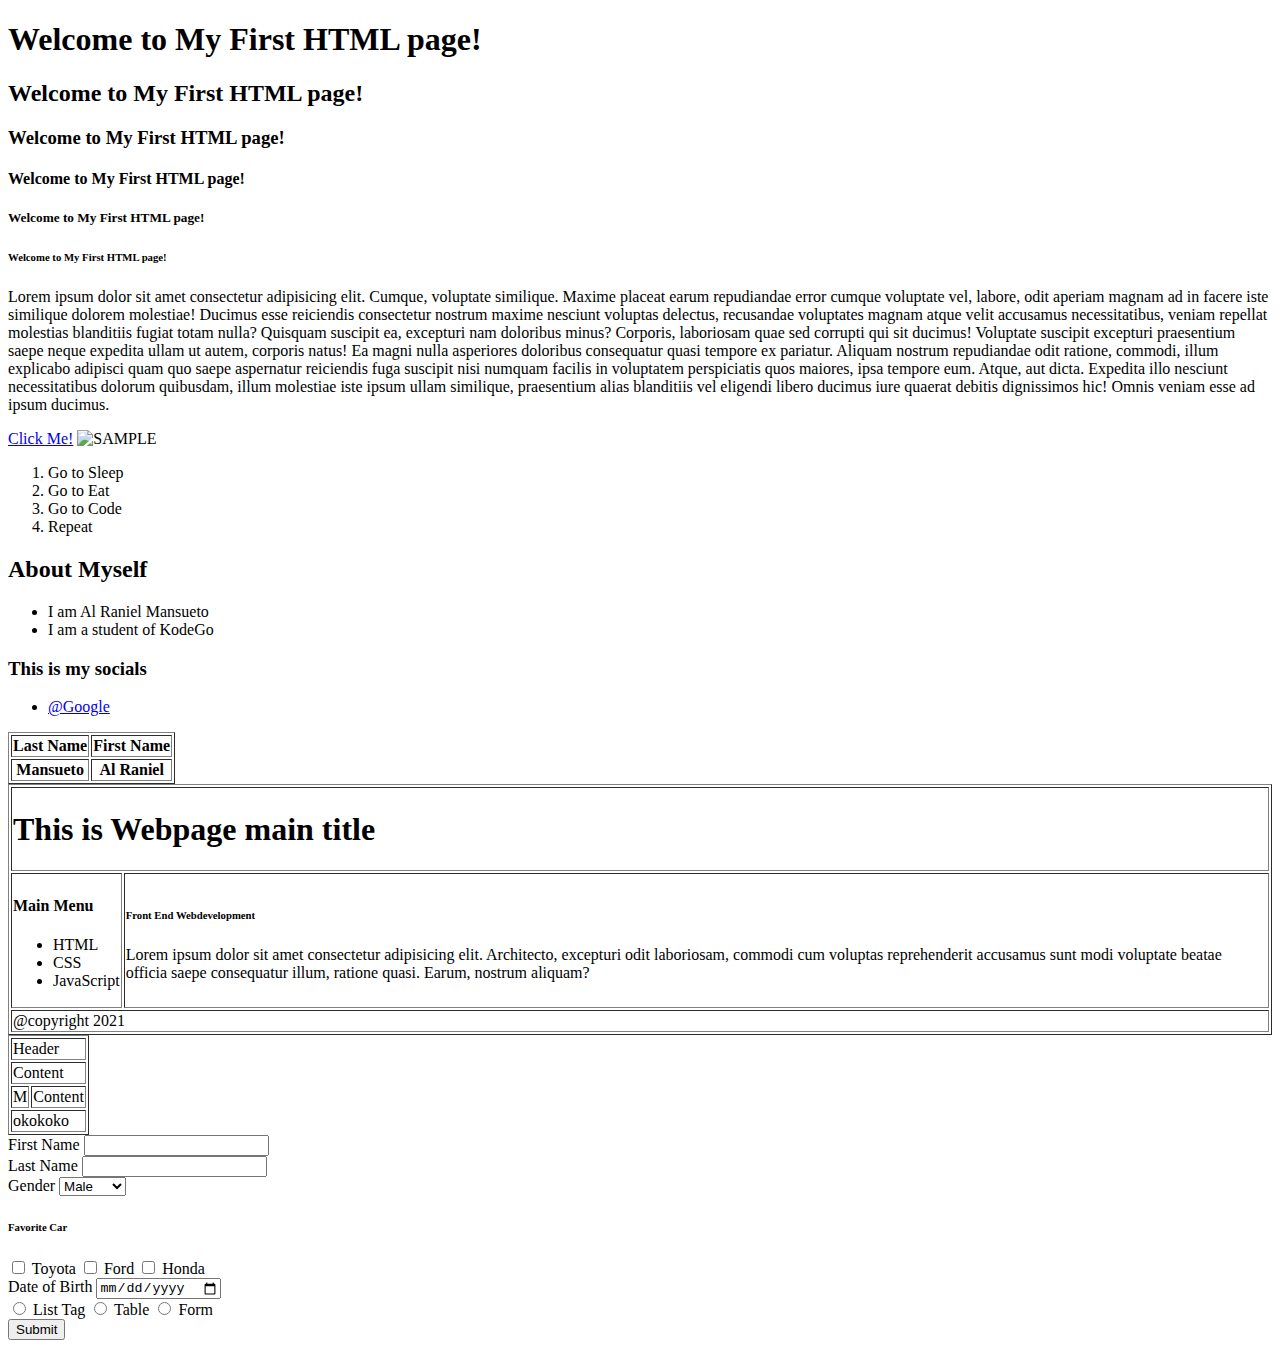
==== index.html @ b2becf69 "initial commit" ====
<!DOCTYPE html>
<html lang="en">
<head>
    <meta charset="UTF-8">
    <meta name="viewport" content="width=device-width, initial-scale=1.0">
    <title>My First HTML Page</title>
</head>
<body>
    <h1>Welcome to My First HTML page!</h1>
    <h2>Welcome to My First HTML page!</h2>
    <h3>Welcome to My First HTML page!</h3>
    <h4>Welcome to My First HTML page!</h4>
    <h5>Welcome to My First HTML page!</h5>
    <h6>Welcome to My First HTML page!</h6>

    <p>Lorem ipsum dolor sit amet consectetur adipisicing elit. Cumque, voluptate similique. Maxime placeat earum repudiandae error cumque voluptate vel, labore, odit aperiam magnam ad in facere iste similique dolorem molestiae!
    Ducimus esse reiciendis consectetur nostrum maxime nesciunt voluptas delectus, recusandae voluptates magnam atque velit accusamus necessitatibus, veniam repellat molestias blanditiis fugiat totam nulla? Quisquam suscipit ea, excepturi nam doloribus minus?
    Corporis, laboriosam quae sed corrupti qui sit ducimus! Voluptate suscipit excepturi praesentium saepe neque expedita ullam ut autem, corporis natus! Ea magni nulla asperiores doloribus consequatur quasi tempore ex pariatur.
    Aliquam nostrum repudiandae odit ratione, commodi, illum explicabo adipisci quam quo saepe aspernatur reiciendis fuga suscipit nisi numquam facilis in voluptatem perspiciatis quos maiores, ipsa tempore eum. Atque, aut dicta.
    Expedita illo nesciunt necessitatibus dolorum quibusdam, illum molestiae iste ipsum ullam similique, praesentium alias blanditiis vel eligendi libero ducimus iure quaerat debitis dignissimos hic! Omnis veniam esse ad ipsum ducimus.</p>

    <a href="https://google.com">Click Me!</a>


    <img src="i" alt="SAMPLE">

    <ol>
        <li>Go to Sleep</li>
        <li>Go to Eat</li>
        <li>Go to Code</li>
        <li>Repeat</li>
    </ol>

    <h2>About Myself</h2>
    <ul>
        <li>I am Al Raniel Mansueto</li>
        <li>I am a student of KodeGo</li>
    </ul>

    <h3>This is my socials</h3>
    <ul>
        <li><a href="https://google.com">@Google</a></li>
    </ul>

    <table border="1px solid black;">
        <tr>
            <th>Last Name</th>
            <th>First Name</th>
        </tr>
        <tr>
            <th>Mansueto</th>
            <th>Al Raniel</th>
        </tr>
    </table>

    <table border="1px solid black;">
        <tr>
            <td colspan="2"><h1>This is Webpage main title</h1></td>
        </tr>
        <tr>
            <td>
                <h4>Main Menu</h4>
                <ul>
                    <li>HTML</li>
                    <li>CSS</li>
                    <li>JavaScript</li>
                </ul>
            </td>
            <td>
                <h6>
                    Front End Webdevelopment
                </h6>
                <p>Lorem ipsum dolor sit amet consectetur adipisicing elit. Architecto, excepturi odit laboriosam, commodi cum voluptas reprehenderit accusamus sunt modi voluptate beatae officia saepe consequatur illum, ratione quasi. Earum, nostrum aliquam?</p>
            </td>
        </tr>
        <tr>
            <td colspan="2">@copyright 2021</td>
        </tr>
    </table>

<table border="1px solid black;">
    <tr>
        <td colspan="2">Header</td>
    </tr>
    <tr>
        <td colspan="2">Content</td>
    </tr>
    <tr>
        <td>M</td>
        <td>Content</td>
    </tr>
    <tr>
        <td colspan="2">okokoko</td>
    </tr>

</table>

<form>
    <div>
        <label for="">First Name</label>
        <input type="text"/>
    </div>
    <div>
        <label for="">Last Name</label>
        <input type="text"/>
    </div>

    <div>
        <label for="">Gender</label>
        <select name="gender" id="gender">
            <option value="male">Male</option>
            <option value="female">Female</option>
        </select>
    </div>

    <div>
        <h6>Favorite Car</h6>
        <input type="checkbox" id="Toyota" name="Toyota" value="Toyota">
        <label for="Toyota">Toyota</label>
        <input type="checkbox" id="Ford" name="Ford" value="Ford">
        <label for="Ford">Ford</label>
        <input type="checkbox" id="Honda" name="Honda" value="Honda">
        <label for="Honda">Honda</label>
    </div>
    
    <div>
    <label for="date_of_birth">Date of Birth</label>
    <input type="date" name="date_of_birth" id="date_of_birth">
    </div>

    <div>
        <input type="radio" name=" fave_topic" id="list_tag">
        <label for="list_tag">List Tag</label>

        <input type="radio" name=" fave_topic" id="table">
        <label for="table">Table</label>

        <input type="radio" name=" fave_topic" id="form">
        <label for="form">Form</label>
    </div>

<button>Submit</button>


</form>




</body>
</html>
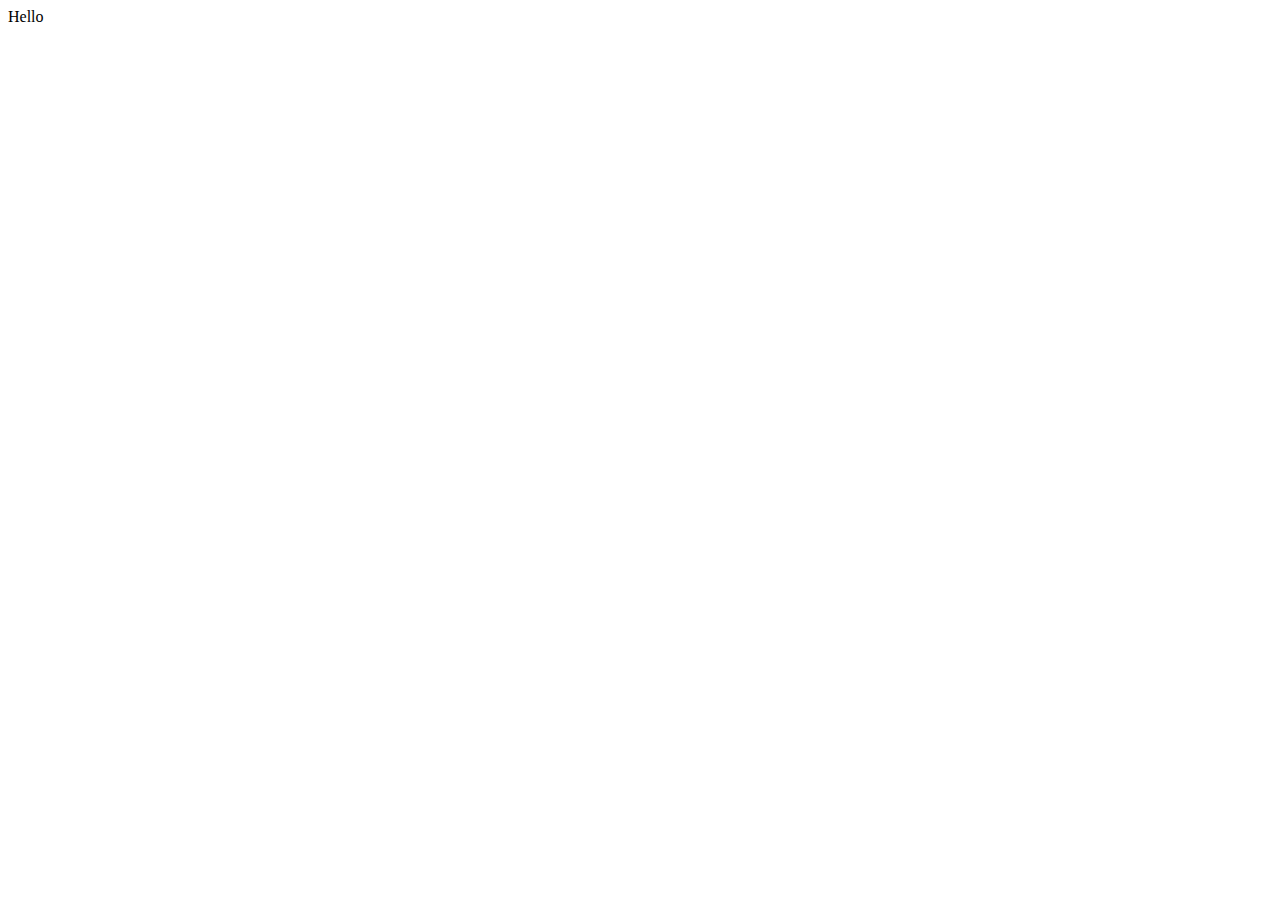
==== commit 2631b074: "commit" ====
--- a/index.html
+++ b/index.html
@@ -1,151 +1,14 @@
-<!DOCTYPE html>
-<html lang="en">
-<head>
-    <meta charset="UTF-8">
-    <meta name="viewport" content="width=device-width, initial-scale=1.0">
-    <title>My First HTML Page</title>
-</head>
-<body>
-    <h1>Welcome to My First HTML page!</h1>
-    <h2>Welcome to My First HTML page!</h2>
-    <h3>Welcome to My First HTML page!</h3>
-    <h4>Welcome to My First HTML page!</h4>
-    <h5>Welcome to My First HTML page!</h5>
-    <h6>Welcome to My First HTML page!</h6>
-
-    <p>Lorem ipsum dolor sit amet consectetur adipisicing elit. Cumque, voluptate similique. Maxime placeat earum repudiandae error cumque voluptate vel, labore, odit aperiam magnam ad in facere iste similique dolorem molestiae!
-    Ducimus esse reiciendis consectetur nostrum maxime nesciunt voluptas delectus, recusandae voluptates magnam atque velit accusamus necessitatibus, veniam repellat molestias blanditiis fugiat totam nulla? Quisquam suscipit ea, excepturi nam doloribus minus?
-    Corporis, laboriosam quae sed corrupti qui sit ducimus! Voluptate suscipit excepturi praesentium saepe neque expedita ullam ut autem, corporis natus! Ea magni nulla asperiores doloribus consequatur quasi tempore ex pariatur.
-    Aliquam nostrum repudiandae odit ratione, commodi, illum explicabo adipisci quam quo saepe aspernatur reiciendis fuga suscipit nisi numquam facilis in voluptatem perspiciatis quos maiores, ipsa tempore eum. Atque, aut dicta.
-    Expedita illo nesciunt necessitatibus dolorum quibusdam, illum molestiae iste ipsum ullam similique, praesentium alias blanditiis vel eligendi libero ducimus iure quaerat debitis dignissimos hic! Omnis veniam esse ad ipsum ducimus.</p>
-
-    <a href="https://google.com">Click Me!</a>
-
-
-    <img src="i" alt="SAMPLE">
-
-    <ol>
-        <li>Go to Sleep</li>
-        <li>Go to Eat</li>
-        <li>Go to Code</li>
-        <li>Repeat</li>
-    </ol>
-
-    <h2>About Myself</h2>
-    <ul>
-        <li>I am Al Raniel Mansueto</li>
-        <li>I am a student of KodeGo</li>
-    </ul>
-
-    <h3>This is my socials</h3>
-    <ul>
-        <li><a href="https://google.com">@Google</a></li>
-    </ul>
-
-    <table border="1px solid black;">
-        <tr>
-            <th>Last Name</th>
-            <th>First Name</th>
-        </tr>
-        <tr>
-            <th>Mansueto</th>
-            <th>Al Raniel</th>
-        </tr>
-    </table>
-
-    <table border="1px solid black;">
-        <tr>
-            <td colspan="2"><h1>This is Webpage main title</h1></td>
-        </tr>
-        <tr>
-            <td>
-                <h4>Main Menu</h4>
-                <ul>
-                    <li>HTML</li>
-                    <li>CSS</li>
-                    <li>JavaScript</li>
-                </ul>
-            </td>
-            <td>
-                <h6>
-                    Front End Webdevelopment
-                </h6>
-                <p>Lorem ipsum dolor sit amet consectetur adipisicing elit. Architecto, excepturi odit laboriosam, commodi cum voluptas reprehenderit accusamus sunt modi voluptate beatae officia saepe consequatur illum, ratione quasi. Earum, nostrum aliquam?</p>
-            </td>
-        </tr>
-        <tr>
-            <td colspan="2">@copyright 2021</td>
-        </tr>
-    </table>
-
-<table border="1px solid black;">
-    <tr>
-        <td colspan="2">Header</td>
-    </tr>
-    <tr>
-        <td colspan="2">Content</td>
-    </tr>
-    <tr>
-        <td>M</td>
-        <td>Content</td>
-    </tr>
-    <tr>
-        <td colspan="2">okokoko</td>
-    </tr>
-
-</table>
-
-<form>
-    <div>
-        <label for="">First Name</label>
-        <input type="text"/>
-    </div>
-    <div>
-        <label for="">Last Name</label>
-        <input type="text"/>
-    </div>
-
-    <div>
-        <label for="">Gender</label>
-        <select name="gender" id="gender">
-            <option value="male">Male</option>
-            <option value="female">Female</option>
-        </select>
-    </div>
-
-    <div>
-        <h6>Favorite Car</h6>
-        <input type="checkbox" id="Toyota" name="Toyota" value="Toyota">
-        <label for="Toyota">Toyota</label>
-        <input type="checkbox" id="Ford" name="Ford" value="Ford">
-        <label for="Ford">Ford</label>
-        <input type="checkbox" id="Honda" name="Honda" value="Honda">
-        <label for="Honda">Honda</label>
-    </div>
-    
-    <div>
-    <label for="date_of_birth">Date of Birth</label>
-    <input type="date" name="date_of_birth" id="date_of_birth">
-    </div>
-
-    <div>
-        <input type="radio" name=" fave_topic" id="list_tag">
-        <label for="list_tag">List Tag</label>
-
-        <input type="radio" name=" fave_topic" id="table">
-        <label for="table">Table</label>
-
-        <input type="radio" name=" fave_topic" id="form">
-        <label for="form">Form</label>
-    </div>
-
-<button>Submit</button>
-
-
-</form>
-
-
-
-
-</body>
+<!DOCTYPE html>
+<html lang="en">
+<head>
+    <meta charset="UTF-8">
+    <meta name="viewport" content="width=device-width, initial-scale=1.0">
+    <title>My Portfolio</title>
+    <link rel="stylesheet" href="style.css">
+    <link rel="stylesheet" href="mediaqueries.css">
+</head>
+<body>
+    Hello
+    <script src="script.js"></script>
+</body>
 </html>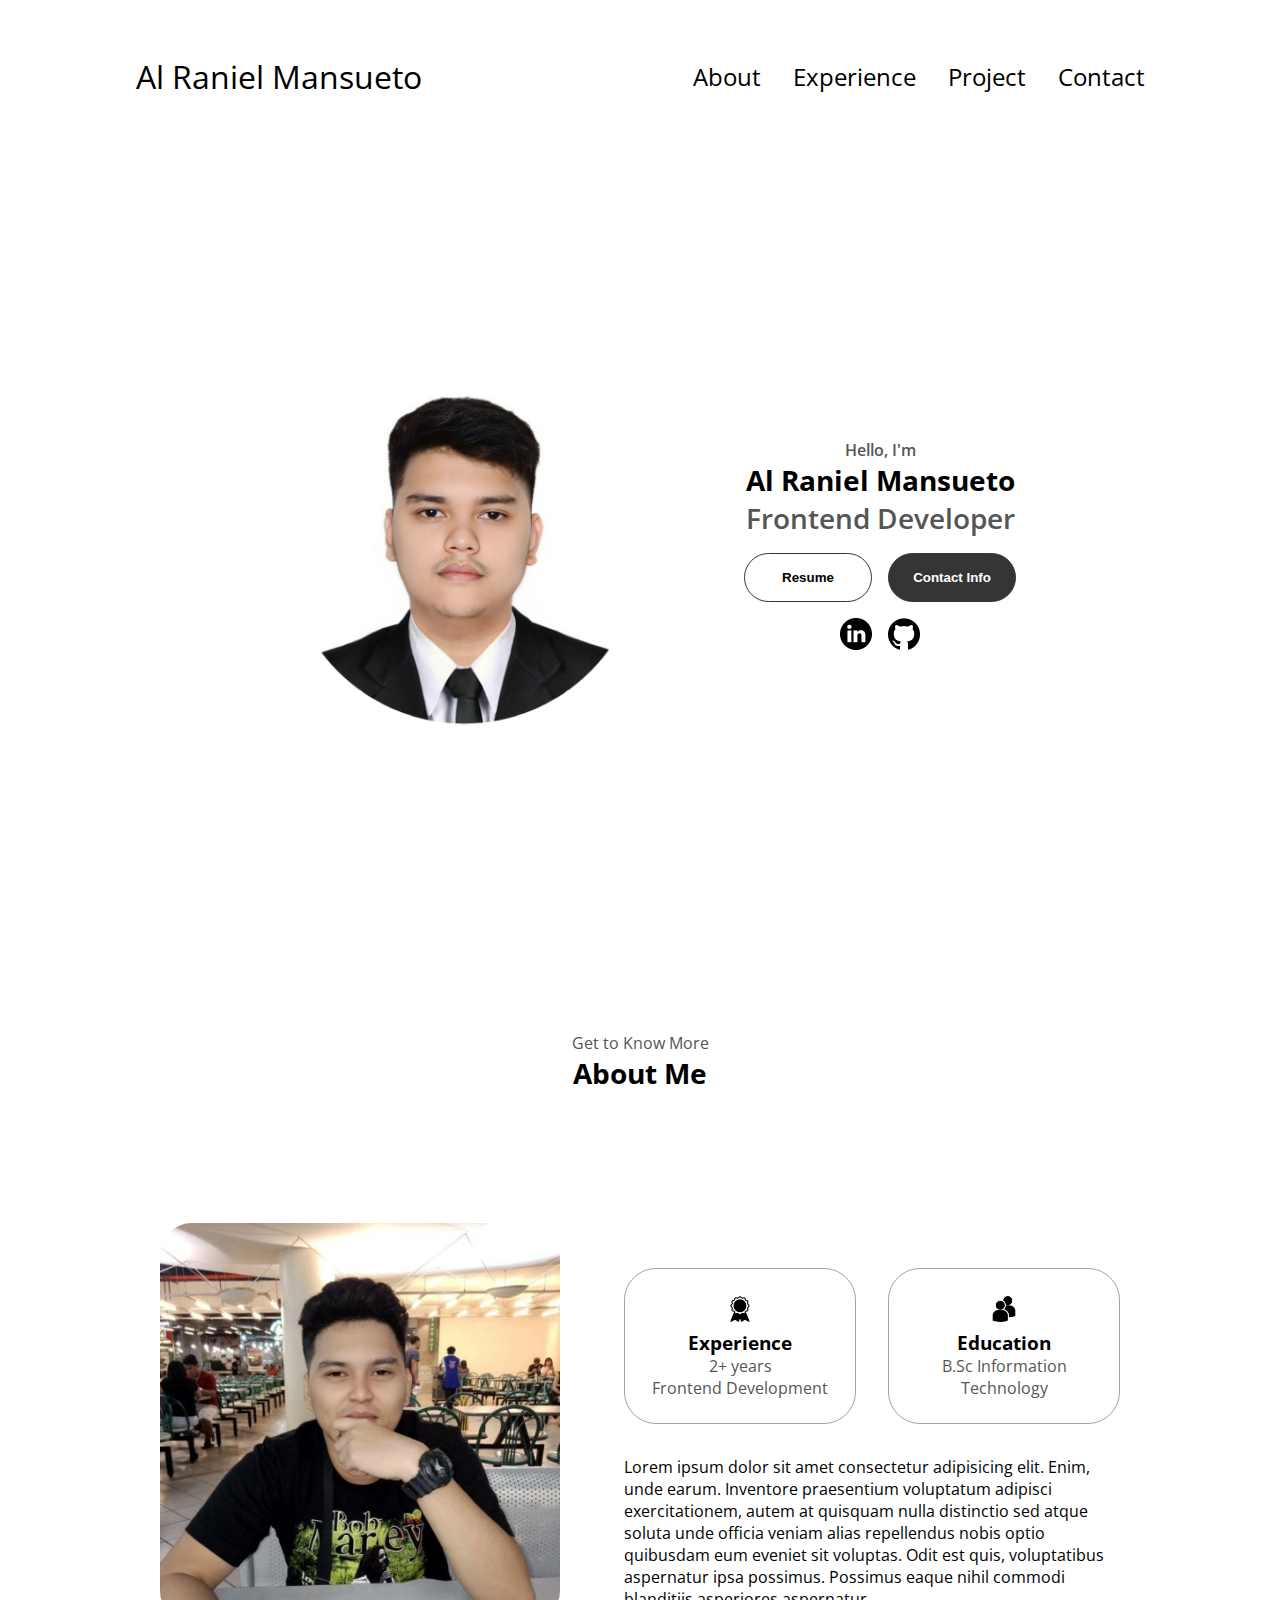
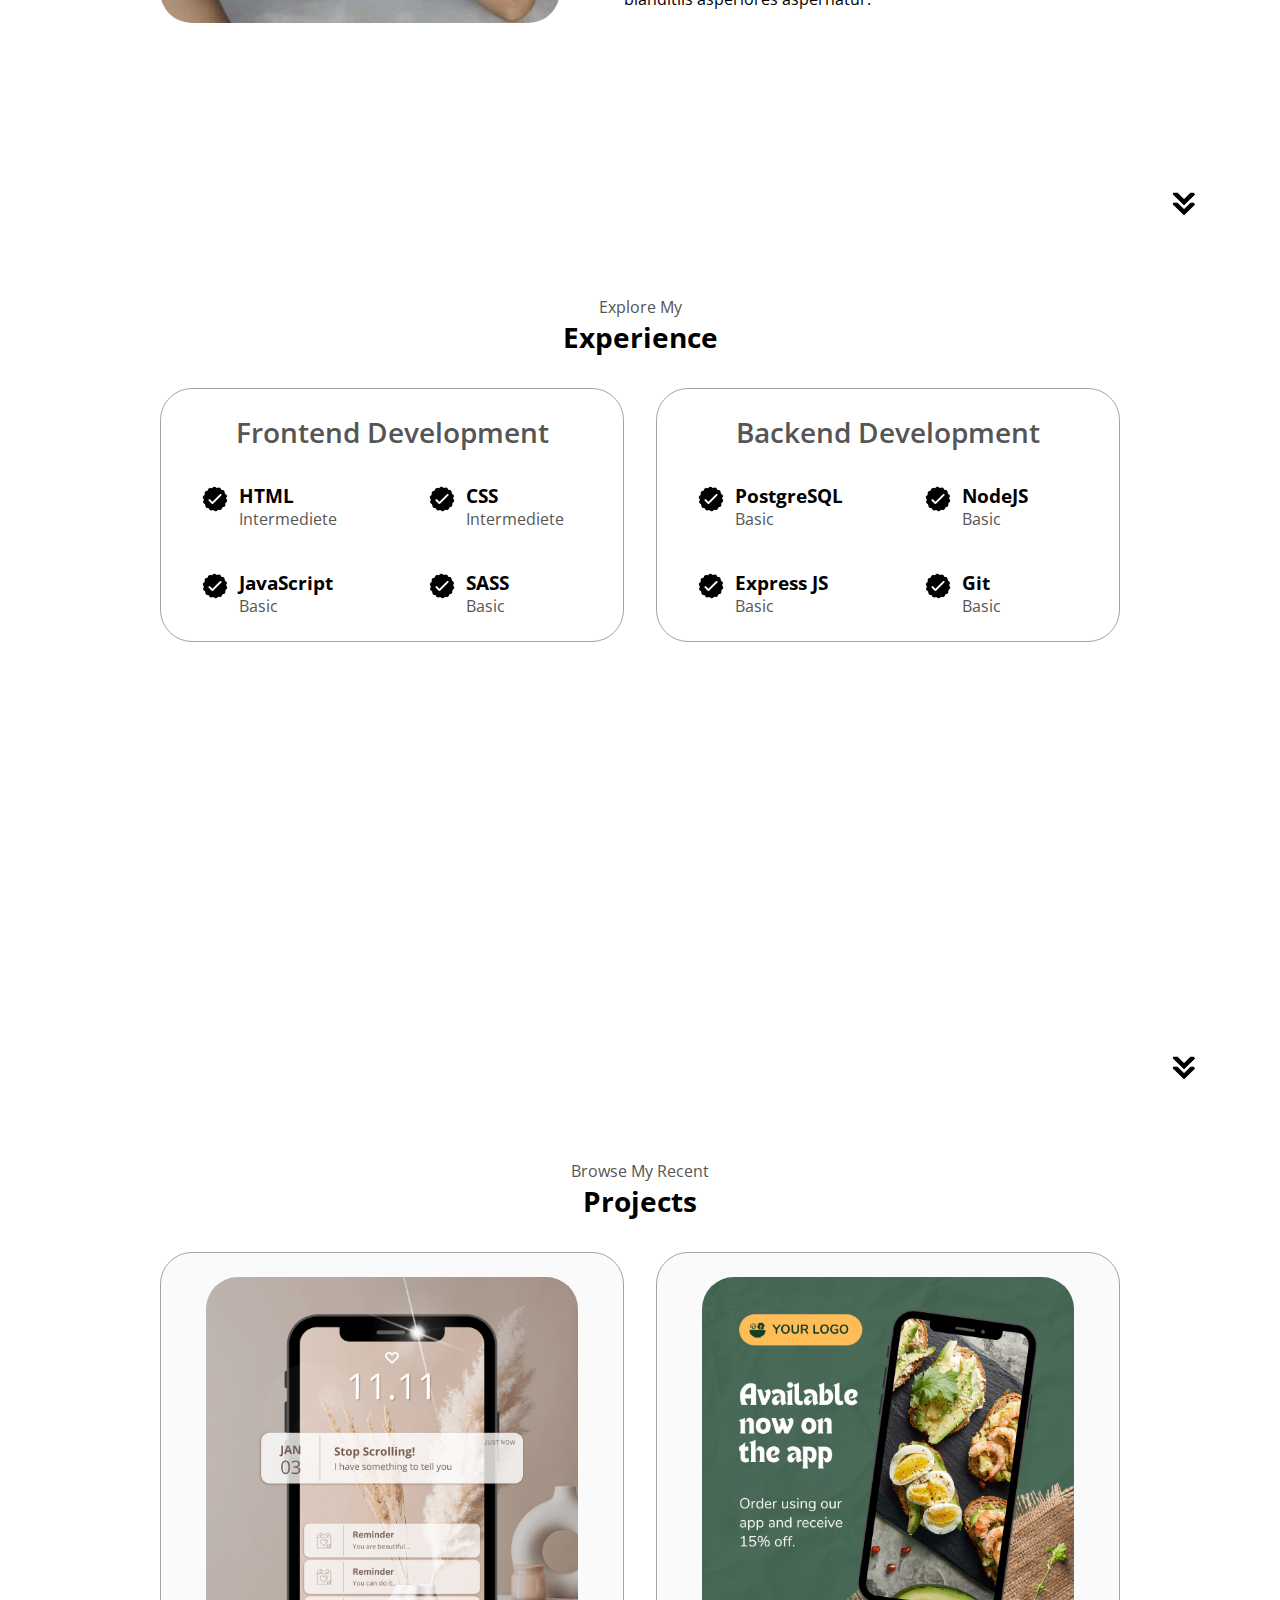
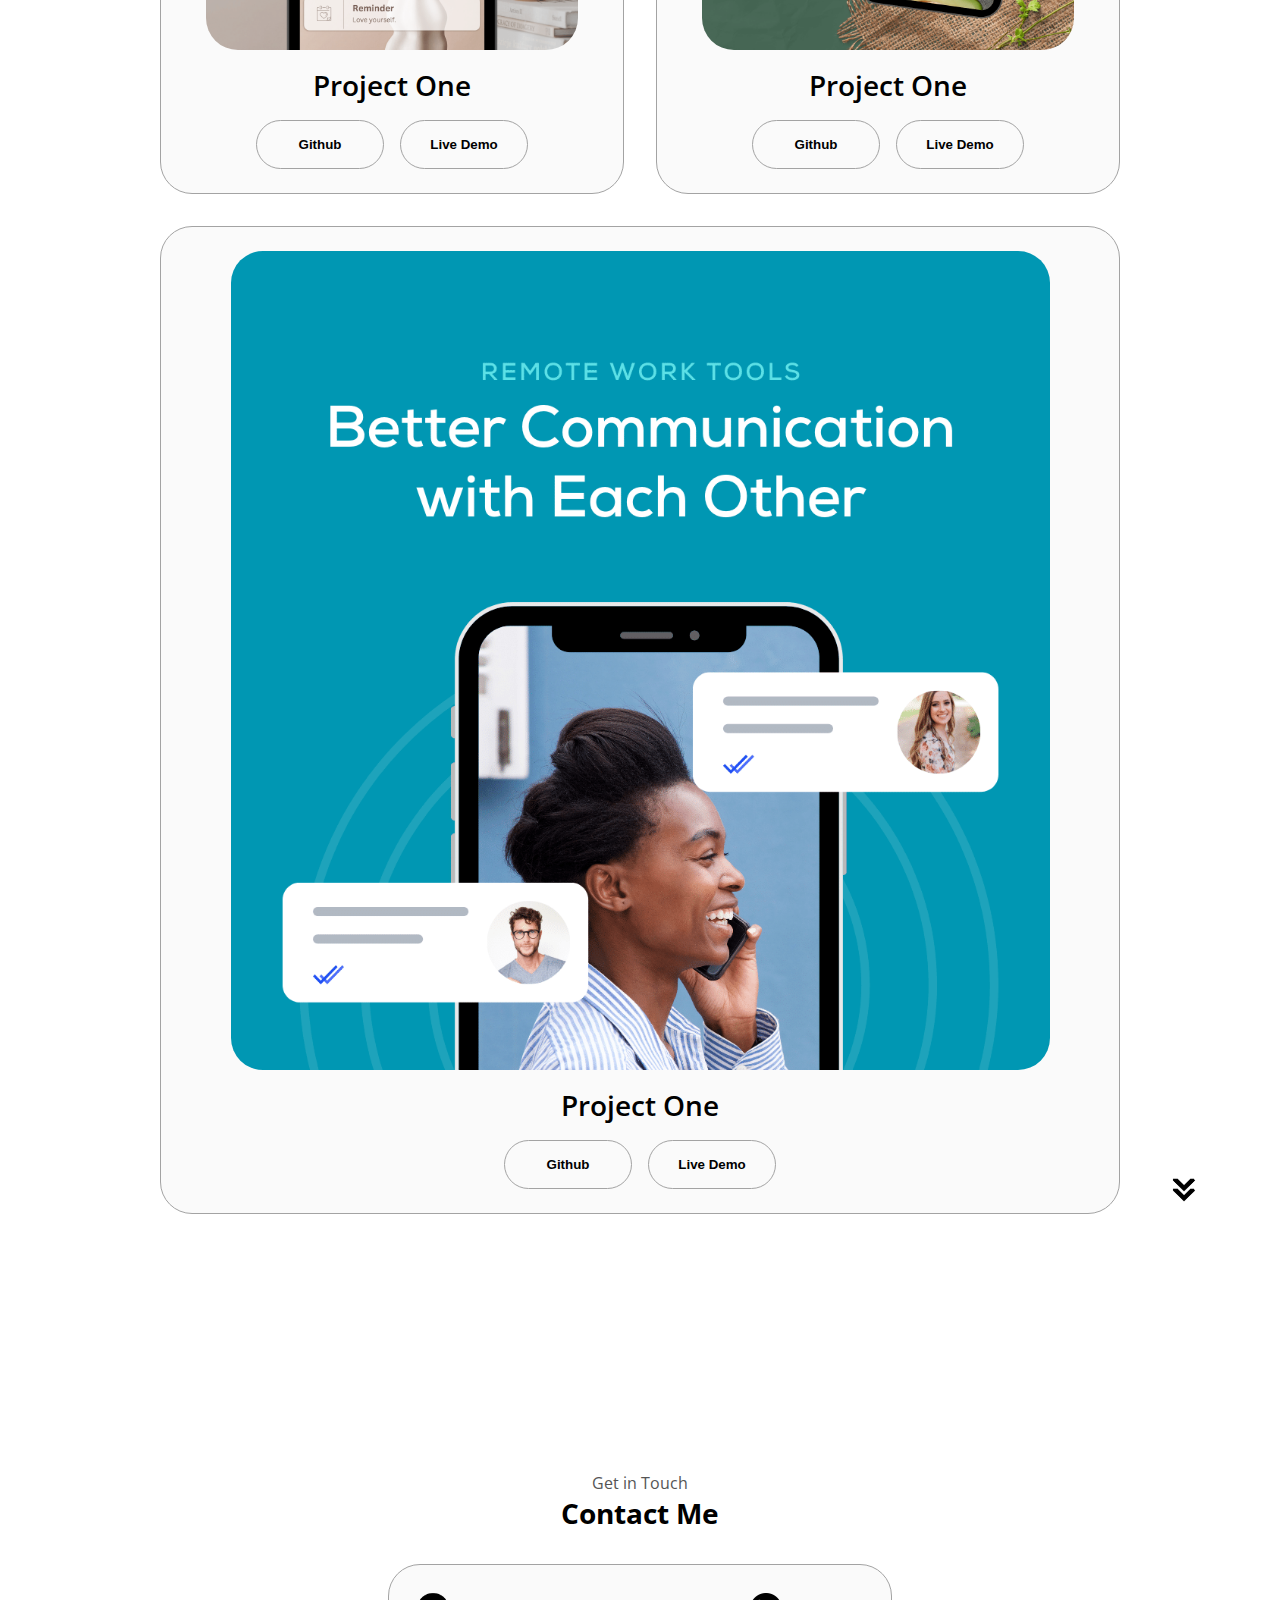
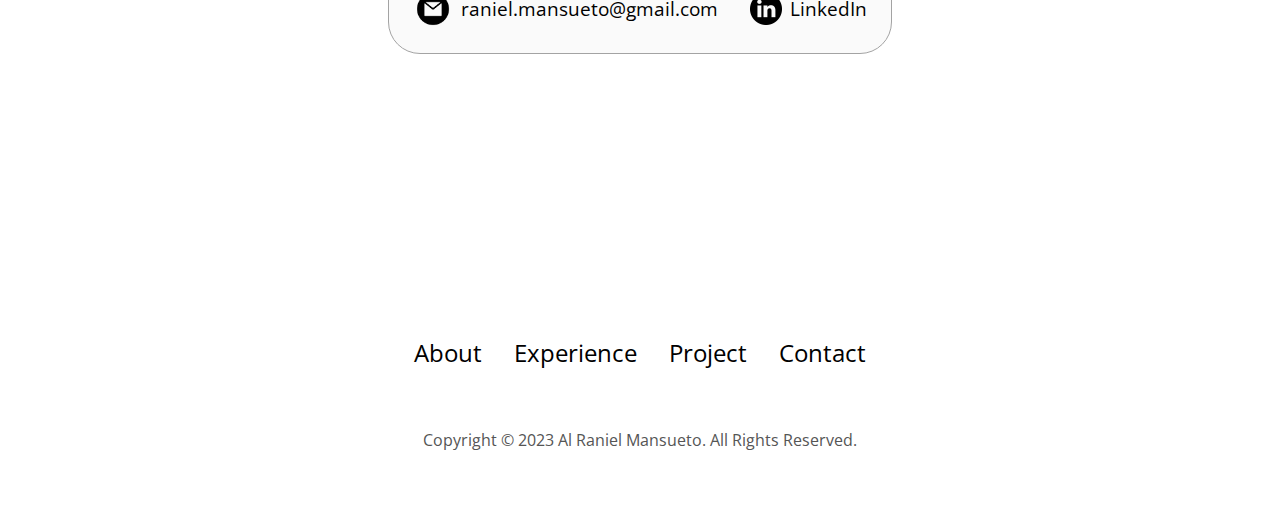
==== commit c221ee71: "commit" ====
--- a/index.html
+++ b/index.html
@@ -8,7 +8,229 @@
     <link rel="stylesheet" href="mediaqueries.css">
 </head>
 <body>
-    Hello
+    <nav id="desktop-nav">
+        <div class="logo">Al Raniel Mansueto</div>
+        <div>
+            <ul class="nav-links">
+                <li><a href="#about">About</a></li>
+                <li><a href="#experience">Experience</a></li>
+                <li><a href="#projects">Project</a></li>
+                <li><a href="#contact">Contact</a></li>
+            </ul>
+        </div>
+    </nav>
+    <nav id="hamburger-nav">
+        <div class="logo">Al Raniel</div>
+        <div class="hamburger-menu">
+            <div class="hamburger-icon" onclick="toggleMenu()">
+                <span></span>
+                <span></span>
+                <span></span>
+            </div>
+            <div class="menu-links">
+                <li><a href="#about" onclick="toggleMenu()">About</a></li>
+                <li><a href="#experience" onclick="toggleMenu()">Experience</a></li>
+                <li><a href="#project" onclick="toggleMenu()">Project</a></li>
+                <li><a href="#contact" onclick="toggleMenu()">Contact</a></li>
+            </div>
+        </div>
+    </nav>
+    <section id="profile">
+        <div class="section__pic-container">
+            <img src="./assets/Profile Picture 2.png" alt="Al Profile Picture">
+        </div>
+        <div class="section__text">
+            <p class="section__text__p1">Hello, I'm</p>
+            <h1 class="title">Al Raniel Mansueto</h1>
+            <p class="section__text__p2">Frontend Developer</p>
+            <div class="btn-container">
+                <button class="btn btn-color-2" onclick="window.open('./assets/Mansueto.pdf')">Resume</button>
+                <button class="btn btn-color-1" onclick="location.href='./#contact'">Contact Info</button>
+            </div>
+            <div id="socials-container">
+                <img src="./assets/linkedin.png" alt="My LinkedIn Profile" class="icon" onclick="location.href = 'https://linkedin.com/in/therainman140'">
+
+                <img src="./assets/github.png" alt="My LinkedIn Profile" class="icon" onclick="location.href = 'https://github.com/AlRaniel'">
+            </div>
+        </div>
+    </section>
+    <section id="about">
+        <p class="section__text__p1">Get to Know More</p>
+        <h1 class="title">About Me</h1>
+        <div class="section-container">
+            <div class="section__pic-container">
+                <img src="./assets/Profile Picture1.jpg" alt="Profile Picture" class="about-pic">
+            </div>
+            <div class="about-details-container">
+                <div class="about-containers">
+                    <div class="details-container">
+                        <img src="./assets/experience.png" alt="Experience icon"
+                        class="icon">
+                        <h3>Experience</h3>
+                        <p>2+ years <br>Frontend Development</p>
+                    </div>
+                    <div class="details-container">
+                        <img src="./assets/education.png" alt="Education icon"
+                        class="icon">
+                        <h3>Education</h3>
+                        <p>B.Sc Information Technology</p>
+                    </div>
+                </div>
+                <div class="text-container">
+                    Lorem ipsum dolor sit amet consectetur adipisicing elit. Enim, unde earum. Inventore praesentium voluptatum adipisci exercitationem, autem at quisquam nulla distinctio sed atque soluta unde officia veniam alias repellendus nobis optio quibusdam eum eveniet sit voluptas. Odit est quis, voluptatibus aspernatur ipsa possimus. Possimus eaque nihil commodi blanditiis asperiores aspernatur.
+                </div>
+            </div>
+        </div>
+        <img src="./assets/arrow.png" alt="Arrow Icon" class="icon arrow" onclick="location.href='./#experience'">
+    </section>
+    <section id="experience">
+        <p class="section__text__p1">Explore My</p>
+        <h1 class="title">Experience</h1>
+        <div class="experience-details-container">
+            <div class="about-containers">
+                <div class="details-container">
+                    <h2 class="experience-sub-title">Frontend Development</h2>
+                    <div class="article-container">
+                        <article>
+                            <img src="./assets/checkmark.png" alt="Experience Icon" class="icon">
+                            <div>
+                                <h3>HTML</h3>
+                                <p>Intermediete</p>
+                            </div>
+                        </article>
+                        <article>
+                            <img src="./assets/checkmark.png" alt="Experience Icon" class="icon">
+                            <div>
+                                <h3>CSS</h3>
+                                <p>Intermediete</p>
+                            </div>
+                        </article>
+                        <article>
+                            <img src="./assets/checkmark.png" alt="Experience Icon" class="icon">
+                            <div>
+                                <h3>JavaScript</h3>
+                                <p>Basic</p>
+                            </div>
+                        </article>
+                        <article>
+                            <img src="./assets/checkmark.png" alt="Experience Icon" class="icon">
+                            <div>
+                                <h3>SASS</h3>
+                                <p>Basic</p>
+                            </div>
+                        </article>
+                    </div>
+                </div>
+                <div class="details-container">
+                    <h2 class="experience-sub-title">Backend Development</h2>
+                    <div class="article-container">
+                        <article>
+                            <img src="./assets/checkmark.png" alt="Experience Icon" class="icon">
+                            <div>
+                                <h3>PostgreSQL</h3>
+                                <p>Basic</p>
+                            </div>
+                        </article>
+                        <article>
+                            <img src="./assets/checkmark.png" alt="Experience Icon" class="icon">
+                            <div>
+                                <h3>NodeJS</h3>
+                                <p>Basic</p>
+                            </div>
+                        </article>
+                        <article>
+                            <img src="./assets/checkmark.png" alt="Experience Icon" class="icon">
+                            <div>
+                                <h3>Express JS</h3>
+                                <p>Basic</p>
+                            </div>
+                        </article>
+                        <article>
+                            <img src="./assets/checkmark.png" alt="Experience Icon" class="icon">
+                            <div>
+                                <h3>Git</h3>
+                                <p>Basic</p>
+                            </div>
+                        </article>
+                    </div>
+                </div>
+            </div>
+        </div>
+        <img src="./assets/arrow.png" alt="Arrow Icon" class="icon arrow" onclick="location.href='./#projects'">
+    </section>
+    <section id="projects">
+        <p class="section__text__p1">Browse My Recent</p>
+        <h1 class="title">Projects</h1>
+        <div class="experience-details-container">
+            <div class="about-containers">
+            <div class="details-container color-container">
+                <div class="article-container">
+                    <img src="./assets/project-2.png" alt="Project 1" class="project-img">
+                </div>
+                <h2 class="experience-sub-title project-title">Project One</h2>
+                <div class="btn-container">
+                    <button class="btn btn-color-2 project-btn" onclick="location.href='https://github.com/AlRaniel'">Github
+                    </button>
+                    <button class="btn btn-color-2 project-btn" onclick="location.href='https://github.com/AlRaniel'">Live Demo
+                    </button>
+                </div>
+            </div>
+            <div class="details-container color-container">
+                <div class="article-container">
+                    <img src="./assets/project-3.png" alt="Project 1" class="project-img">
+                </div>
+                <h2 class="experience-sub-title project-title">Project One</h2>
+                <div class="btn-container">
+                    <button class="btn btn-color-2 project-btn" onclick="location.href='https://github.com/AlRaniel'">Github
+                    </button>
+                    <button class="btn btn-color-2 project-btn" onclick="location.href='https://github.com/AlRaniel'">Live Demo
+                    </button>
+                </div>
+            </div>
+            <div class="details-container color-container">
+                <div class="article-container">
+                    <img src="./assets/project-1.png" alt="Project 1" class="project-img">
+                </div>
+                <h2 class="experience-sub-title project-title">Project One</h2>
+                <div class="btn-container">
+                    <button class="btn btn-color-2 project-btn" onclick="location.href='https://github.com/AlRaniel'">Github
+                    </button>
+                    <button class="btn btn-color-2 project-btn" onclick="location.href='https://github.com/AlRaniel'">Live Demo
+                    </button>
+                </div>
+            </div>
+            </div>
+        </div>
+        <img src="./assets/arrow.png" alt="Arrow Icon" class="icon arrow" onclick="location.href='./#contact'">
+    </section>
+    <section id="contact">
+        <p class="section__text__p1">Get in Touch</p>
+        <h1 class="title">Contact Me</h1>
+        <div class="contact-info-upper-container">
+            <div class="contact-info-container">
+                <img src="./assets/email.png" alt="Email Icon" class=" icon contact-icon email-icon">
+                <p><a href="mailto:raniel.mansueto@gmail.com">raniel.mansueto@gmail.com</a></p>
+            </div>
+            <div class="contact-info-container">
+                <img src="./assets/linkedin.png" alt="Linkedin Icon" class=" icon contact-icon">
+                <p><a href="https://linkedin.com/in/therainman140'">LinkedIn</a></p>
+            </div>
+        </div>
+    </section>
+    <footer>
+        <nav>
+            <div class="nav-links-container">
+                <ul class="nav-links">
+                    <li><a href="#about">About</a></li>
+                    <li><a href="#experience">Experience</a></li>
+                    <li><a href="#projects">Project</a></li>
+                    <li><a href="#contact">Contact</a></li>
+                </ul>
+            </div>
+            </div>
+        </nav>
+        <p>Copyright &#169; 2023 Al Raniel Mansueto. All Rights Reserved.</p>
+    </footer>
     <script src="script.js"></script>
 </body>
 </html>--- a/style.css
+++ b/style.css
@@ -0,0 +1,423 @@
+/* GENERAL */
+
+
+  @import url('https://fonts.googleapis.com/css2?family=Open+Sans:wght@300;400;500;600&display=swap');
+
+
+*{
+    margin: 0;
+    padding: 0;
+}
+
+body{
+    font-family: 'Open Sans', sans-serif;
+}
+
+html{
+    scroll-behavior: smooth;
+}
+
+
+p{
+    color: rgb(85,85,85)
+}
+
+/*TRANSITION*/
+
+
+a, .btn{
+    transition: all 300ms ease;
+}
+
+/* DESKTOP NAV */
+
+nav, .nav-links{
+    display: flex;
+}
+
+nav{
+    justify-content: space-around;
+    align-items: center;
+    height: 17vh;
+}
+
+.nav-links{
+    gap: 2rem;
+    list-style: none;
+    font-size: 1.5rem;
+}
+
+a{
+    color: black;
+    text-decoration: none;
+    text-decoration-color: white;
+}
+
+a:hover{
+    color: #FFA31A;
+    text-decoration: underline;
+    text-underline-offset: .7rem;
+    text-decoration-color: #FFA31A;
+}
+
+.logo{
+    font-size: 2rem;
+}
+.logo:hover{
+    cursor: default;
+}
+
+
+/* HAMBURGER MENU */
+
+#hamburger-nav{
+    display: none;
+}
+
+.hamburger-menu{
+    position: relative;
+    display: inline-block;
+}
+
+.hamburger-icon{
+    display:flex;
+    flex-direction: column;
+    justify-content: space-between;
+    height: 24px;
+    width: 30px;
+    cursor: pointer;
+}
+
+.hamburger-icon span{
+    width: 100%;
+    height: 2px;
+    background-color: black;
+    transition: all 0.3 ease-in-out;
+}
+
+.menu-links{
+    position: absolute;
+    top: 100%;
+    right: 0;
+    background-color: white;
+    width: fit-content;
+    max-height: 0;
+    overflow: hidden;
+    transition: all 0.3 ease-in-out;
+}
+
+.menu-links a {
+    display: block;
+    padding: 10px;
+    text-align: center;
+    font-size: 1.5rem;
+    color: black;
+    text-decoration: none;
+    transition: all 0.3 ease-in-out;
+}
+
+.menu-links li{
+    list-style: none;
+}
+
+.menu-links.open{
+    max-height: 300px;
+}
+
+.hamburger-icon.open span:first-child{
+    transform: rotate(45deg) translate(10px, 5px);
+}
+.hamburger-icon.open span:nth-child(2){
+    opacity: 0;
+}
+.hamburger-icon.open span:last-child{
+    transform: rotate(-45deg) translate(10px, -5px);
+}
+
+.hamburger-icon span:first-child{
+    transform: none;
+}
+.hamburger-icon span:first-child{
+    opacity: 1;
+}
+.hamburger-icon span:first-child{
+    transform: none;
+}
+
+
+/* SECTIONS */
+
+section{
+    padding-top: 4vh;
+    height: 96vh;
+    margin: 0 10rem;
+    box-sizing: border-box;
+    min-height: fit-content;
+}
+
+.section-container{
+    display: flex;
+}
+
+
+/* PROFILE SECTION */
+
+#profile{
+    display: flex;
+    justify-content: center;
+    gap: 5rem;
+    height: 80vh;
+}
+
+.section__pic-container{
+    display: flex;
+    height: 400px;
+    width: 400px;
+    margin: auto 0;
+}
+
+.section__text {
+    align-self: center;
+    text-align: center;
+}
+
+.section__text p {
+    font-weight: 600;
+}
+
+.section__text__p1{
+    text-align: center;
+}
+.section__text__p2{
+    font-size: 1.75rem;
+    margin-bottom: 1rem;
+}
+
+.title{
+    font-size: 1.75rem;
+    text-align: center;
+}
+
+#socials-container{
+    display: flex;
+    justify-content: center;
+    margin-top: 1rem;
+    gap: 1rem;
+}
+
+/* ICONS */
+
+.icon{
+    cursor: pointer;
+    height: 2rem;
+}
+
+/* BUTTONS */
+
+.btn-container{
+    display: flex;
+    justify-content: center;
+    gap: 1rem;
+}
+
+.btn{
+    font-weight: 600;
+    transition: all 300ms ease;
+    padding: 1rem;
+    width: 8rem;
+    border-radius: 2rem;
+}
+
+.btn-color-1, .btn-color-2{
+    border: rgb(53, 53, 53) 0.1rem solid
+}
+
+.btn-color-1:hover,
+.btn-color-2:hover{
+    cursor: pointer;
+}
+.btn-color-1,
+.btn-color-2:hover{
+    background: rgb(53, 53, 53);
+    color: white;
+}
+
+.btn-color-1:hover{
+    background: black;
+}
+.btn-color-2{
+    background: none;
+}
+
+.btn-color-2:hover{
+    border: rgb(255,255,255) .1rem solid
+}
+
+
+/* ABOUT SECTION */
+
+#about{
+    position: relative;
+}
+
+.about-containers{
+    gap: 2rem;
+    margin-bottom: 2rem;
+    margin-top: 2rem;
+}
+
+.about-details-container{
+    justify-content: center;
+    flex-direction: column;
+}
+
+.about-containers, .about-details-container{
+    display: flex;
+}
+
+.about-pic{
+    border-radius: 2rem;
+}
+
+.arrow {
+    position: absolute;
+    right: -5rem;
+    bottom: 2.5rem;
+}
+
+.details-container{
+    padding: 1.5rem;
+    flex: 1;
+    background: white;
+    border-radius: 2rem;
+    border: rgb(53, 53, 53) 0.1rem solid;
+    border-color: rgb(163,163,163);
+    text-align: center;
+}
+
+.section-container{
+    gap: 4rem;
+    height: 80%;
+}
+
+.section__pic-container{
+    height: 400px;
+    width: 400px;
+    margin: auto 0;
+}
+
+/* EXPERIENCE SECTION */
+
+#experience{
+    position: relative;
+}
+
+.experience-sub-title{
+    color: rgb(85,85,85);
+    font-weight: 600;
+    font-size: 1.75rem;
+    margin-bottom: 2rem;
+}
+
+.experience-details-container{
+    display: flex;
+    justify-content: center;
+    flex-direction: column;
+}
+
+.article-container{
+    display: flex;
+    text-align: initial;
+    flex-wrap: wrap;
+    flex-direction: row;
+    gap: 2.5rem;
+    justify-content: space-around;
+}
+
+article{
+    display: flex;
+    width: 10rem;
+    gap: 0.5rem;
+}
+
+article .icon{
+    cursor: default;
+}
+
+/* PROJECTS SECTION */
+
+#projects{
+    position: relative;
+}
+
+.color-container{
+    border-color: rgb(163,163,163);
+    background: rgb(250,250,250);
+}
+
+.project-img{
+    border-radius: 2rem;
+    width: 90%;
+    height: 90%;
+}
+
+.project-title{
+    margin: 1rem;
+    color: black;
+}
+
+.project-btn{
+    color: black;
+    border-color: rgb(163,163,163);
+}
+
+/* CONTACT */
+
+
+#contact{
+    display: flex;
+    justify-content: center;
+    flex-direction: column;
+    height: 70vh;
+}
+
+.contact-info-upper-container{
+    display: flex;
+    justify-content: center;
+    border-radius: 2rem;
+    border: rgb(53,53,53) 0.1rem solid;
+    border-color: rgb(163,163,163);
+    background: rgb(250,250,250);
+    margin: 2rem auto;
+    padding: 0.5rem;
+}
+
+.contact-info-container{
+    display: flex;
+    align-items: center;
+    justify-content: center;
+    gap: 0.5rem;
+    margin: 1rem;
+}
+
+.contact-info-container p{
+    font-size: larger;
+}
+.contact-icon{
+    cursor: default;
+}
+
+.email-icon{
+    height: 2.5rem;
+}
+
+/* FOOTER */
+
+footer{
+    height: 26vh;
+    margin: 0 1rem;
+}
+
+footer p{
+    text-align: center;
+}--- a/mediaqueries.css
+++ b/mediaqueries.css
@@ -0,0 +1,101 @@
+
+
+
+
+
+
+
+@media screen and (max-width: 1400px) {
+    #profile{
+        height: 83vh;
+        margin-bottom: 6rem;
+    }
+    .about-containers{
+        flex-wrap: wrap;
+    }
+}
+@media screen and (max-width: 1200px) {
+    #desktop-nav{
+        display: none;
+    }
+    #hamburger-nav{
+        display: flex;
+    }
+
+    #experience, .experience-details-container{
+        margin-top: 2rem;
+    }
+    #profile, .section-container{
+        display: block;
+    }
+    .arrow{
+        display: none;
+    }
+
+    section, .section-container{
+        height: fit-content;
+    }
+    section{
+        margin: 0 5%;
+    }
+    .section__pic-container{
+        width: 275px;
+        height: 275px;
+        margin: 0 auto 2rem;
+    }
+    .about-containers{
+        margin-top: 0;
+    }
+}
+
+@media screen and (max-width: 600px) {
+    #contact, footer{
+        height: 40vh;
+    }
+    #profile{
+        height: 75vh;
+        margin-bottom: 0;
+    }
+
+    article{
+        font-size: 1rem;
+    }
+    footer nav{
+        height: fit-content;
+        margin-bottom: 2rem;
+    }
+    .about-containers, .contact-info-upper-container, .btn-container{
+        flex-wrap: wrap;
+    }
+    .contact-info-container{
+        margin: 0;
+    }
+    .contact-info-container p, .nav-links li a{
+        font-size: 1rem;
+    }
+    .experience-sub-title{
+        font-size: 1.25rem;
+    }
+    .logo{
+        font-size: 1.5rem;
+    }
+    .nav-links{
+        flex-direction: column;
+        gap: 0.5rem;
+        text-align: center;
+    }
+    .section__pic-container{
+        width: auto;
+        height: 55vw;
+        justify-content: center;
+    }
+    .section__text__p2{
+        font-size: 1.25rem;
+    }
+    .title{
+        font-size: 2rem;
+    }
+    .text-container{
+        text-align: justify;
+    }
+}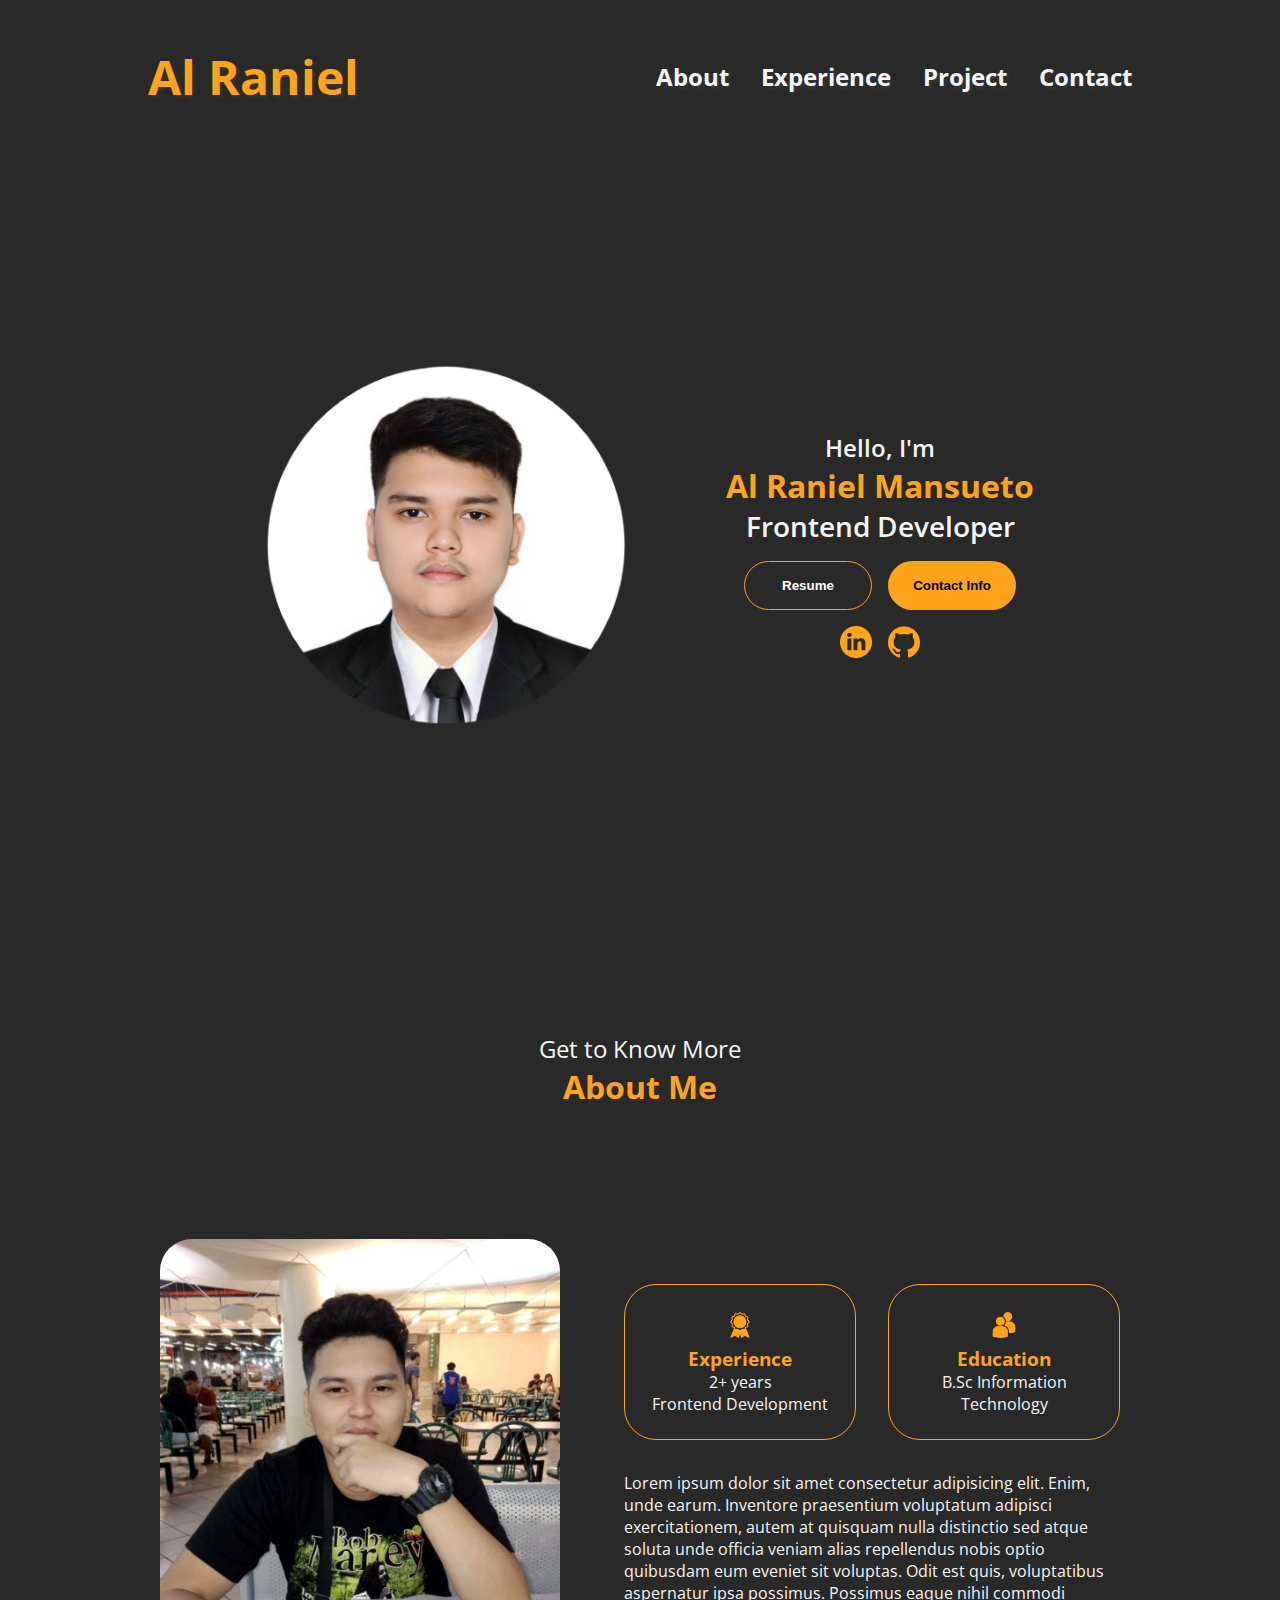
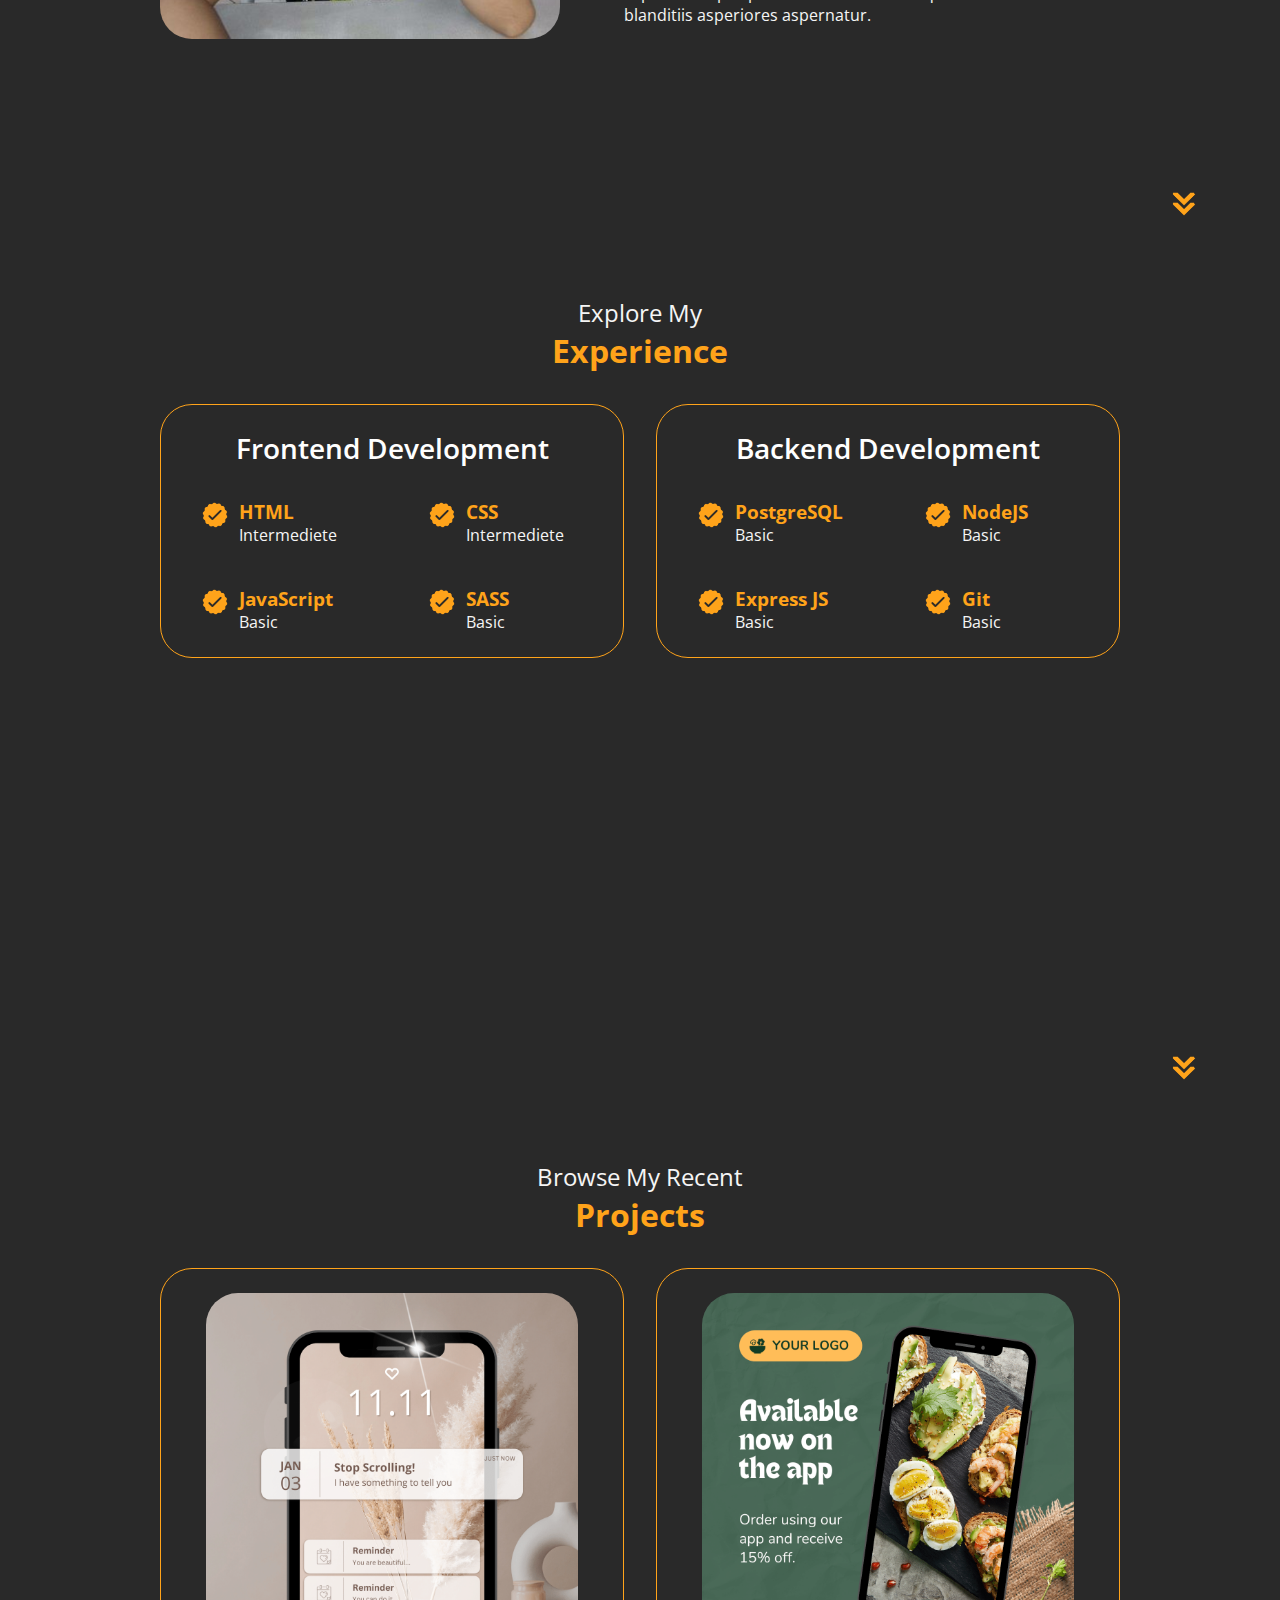
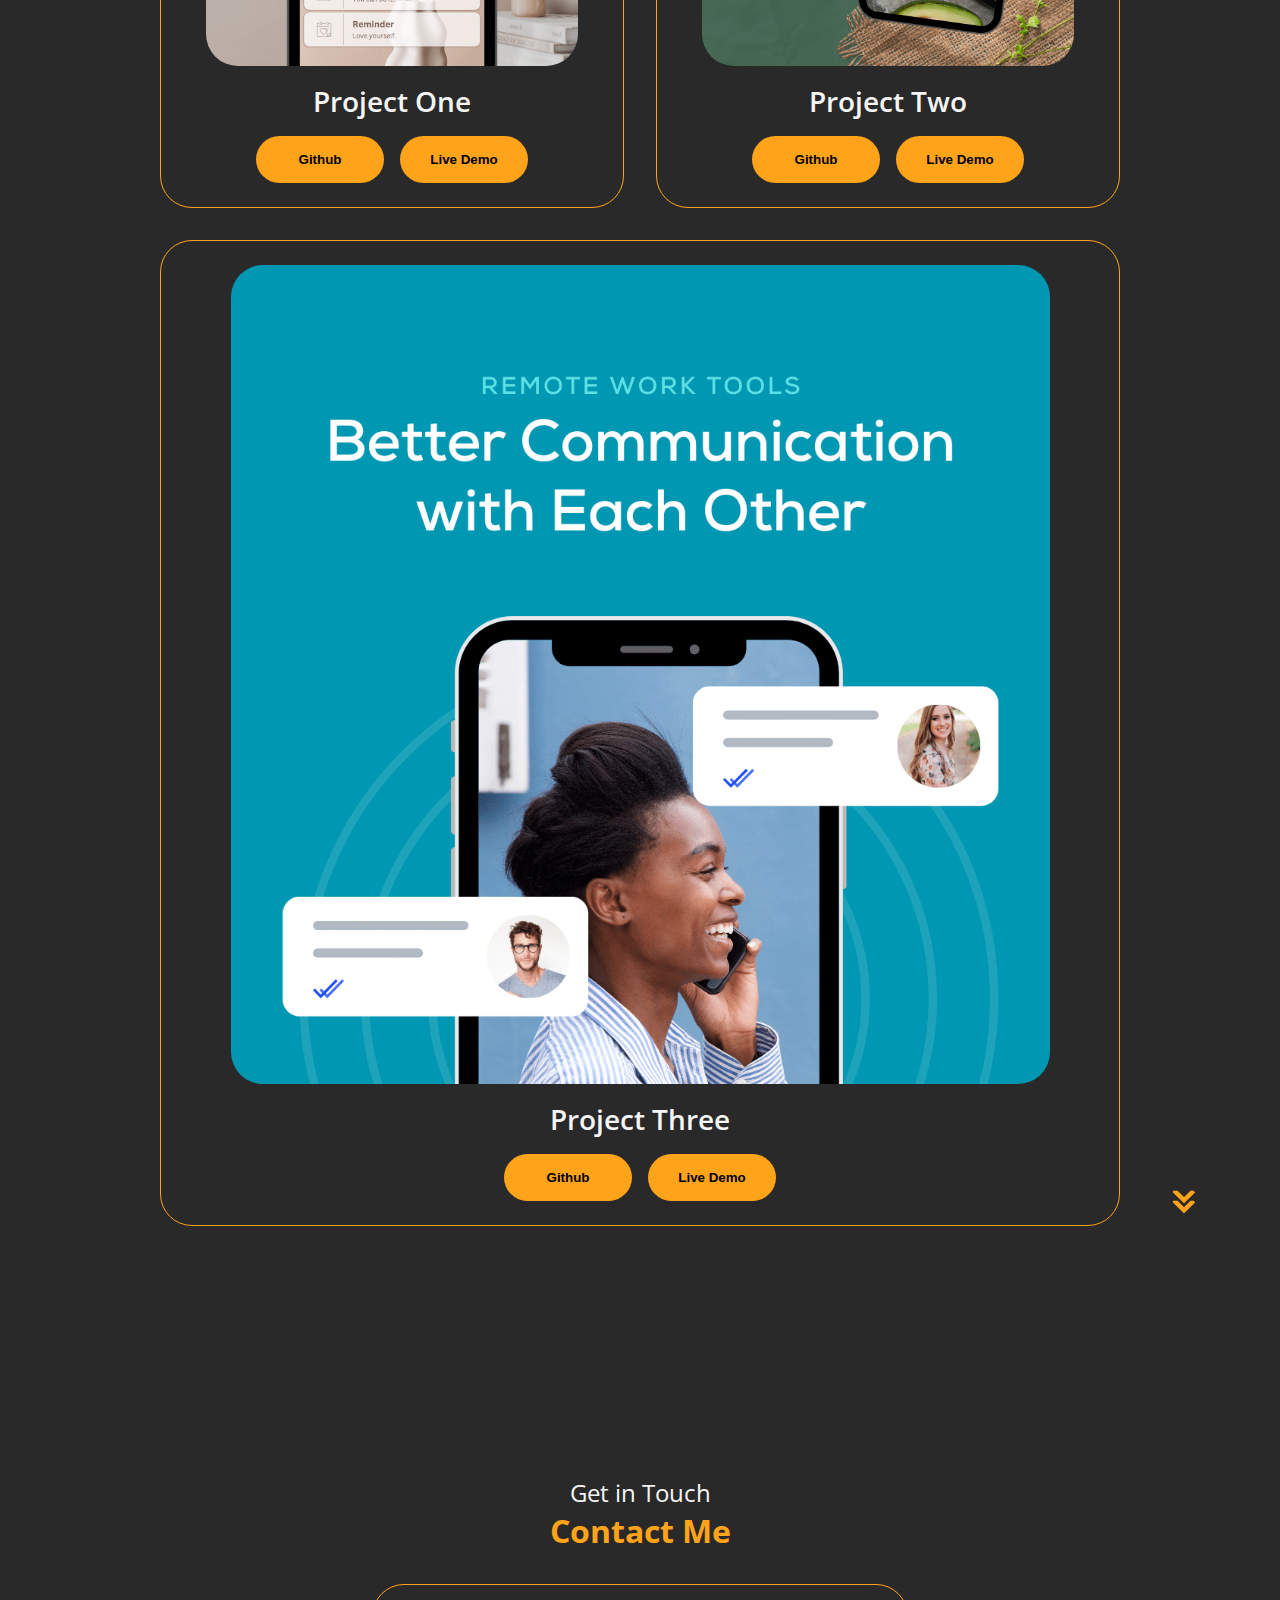
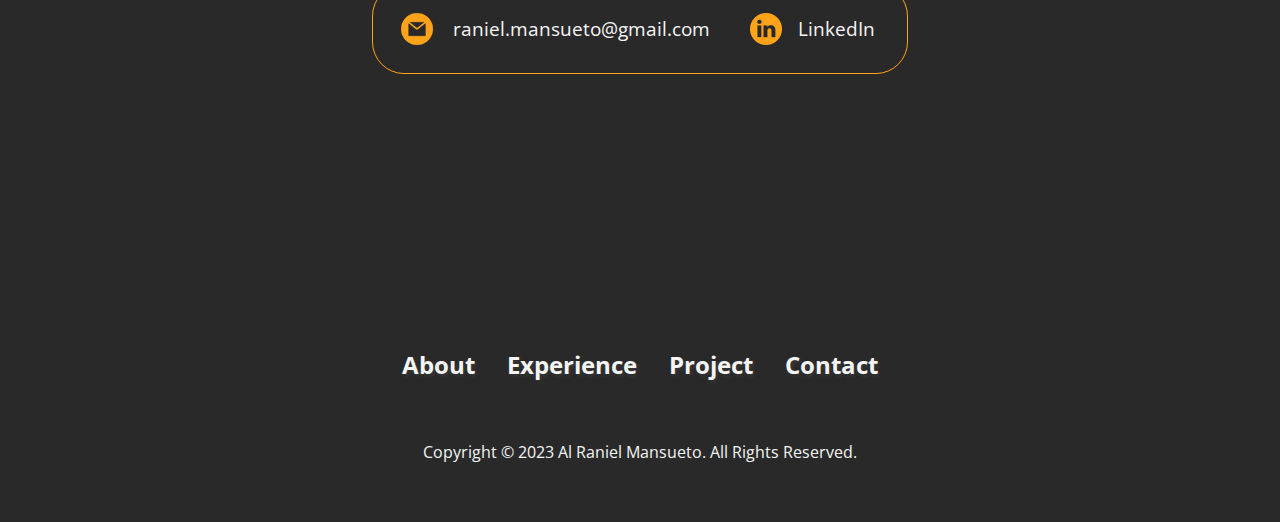
==== commit 88471c5a: "commit" ====
--- a/index.html
+++ b/index.html
@@ -9,7 +9,7 @@
 </head>
 <body>
     <nav id="desktop-nav">
-        <div class="logo">Al Raniel Mansueto</div>
+        <div class="logo">Al Raniel</div>
         <div>
             <ul class="nav-links">
                 <li><a href="#about">About</a></li>
@@ -44,8 +44,10 @@
             <h1 class="title">Al Raniel Mansueto</h1>
             <p class="section__text__p2">Frontend Developer</p>
             <div class="btn-container">
-                <button class="btn btn-color-2" onclick="window.open('./assets/Mansueto.pdf')">Resume</button>
-                <button class="btn btn-color-1" onclick="location.href='./#contact'">Contact Info</button>
+                <button class="btn btn-color-1" onclick="window.open('./assets/Mansueto.pdf')">                
+                    Resume
+                </button>
+                <button class="btn btn-color-2" onclick="location.href='./#contact'">Contact Info</button>
             </div>
             <div id="socials-container">
                 <img src="./assets/linkedin.png" alt="My LinkedIn Profile" class="icon" onclick="location.href = 'https://linkedin.com/in/therainman140'">
@@ -76,9 +78,9 @@
                         <p>B.Sc Information Technology</p>
                     </div>
                 </div>
-                <div class="text-container">
+                <div class="text-container"><p>
                     Lorem ipsum dolor sit amet consectetur adipisicing elit. Enim, unde earum. Inventore praesentium voluptatum adipisci exercitationem, autem at quisquam nulla distinctio sed atque soluta unde officia veniam alias repellendus nobis optio quibusdam eum eveniet sit voluptas. Odit est quis, voluptatibus aspernatur ipsa possimus. Possimus eaque nihil commodi blanditiis asperiores aspernatur.
-                </div>
+                </p></div>
             </div>
         </div>
         <img src="./assets/arrow.png" alt="Arrow Icon" class="icon arrow" onclick="location.href='./#experience'">
@@ -167,7 +169,11 @@
                 <div class="article-container">
                     <img src="./assets/project-2.png" alt="Project 1" class="project-img">
                 </div>
-                <h2 class="experience-sub-title project-title">Project One</h2>
+                <h2 class="experience-sub-title project-title">
+                    <p>
+                        Project One
+                    </p>
+                </h2>
                 <div class="btn-container">
                     <button class="btn btn-color-2 project-btn" onclick="location.href='https://github.com/AlRaniel'">Github
                     </button>
@@ -179,7 +185,8 @@
                 <div class="article-container">
                     <img src="./assets/project-3.png" alt="Project 1" class="project-img">
                 </div>
-                <h2 class="experience-sub-title project-title">Project One</h2>
+                <h2 class="experience-sub-title project-title">
+                    <p>Project Two</p></h2>
                 <div class="btn-container">
                     <button class="btn btn-color-2 project-btn" onclick="location.href='https://github.com/AlRaniel'">Github
                     </button>
@@ -191,7 +198,7 @@
                 <div class="article-container">
                     <img src="./assets/project-1.png" alt="Project 1" class="project-img">
                 </div>
-                <h2 class="experience-sub-title project-title">Project One</h2>
+                <h2 class="experience-sub-title project-title"><p>Project Three</p></h2>
                 <div class="btn-container">
                     <button class="btn btn-color-2 project-btn" onclick="location.href='https://github.com/AlRaniel'">Github
                     </button>
@@ -209,11 +216,11 @@
         <div class="contact-info-upper-container">
             <div class="contact-info-container">
                 <img src="./assets/email.png" alt="Email Icon" class=" icon contact-icon email-icon">
-                <p><a href="mailto:raniel.mansueto@gmail.com">raniel.mansueto@gmail.com</a></p>
+                <p><p href="mailto:raniel.mansueto@gmail.com">raniel.mansueto@gmail.com</p></p>
             </div>
             <div class="contact-info-container">
                 <img src="./assets/linkedin.png" alt="Linkedin Icon" class=" icon contact-icon">
-                <p><a href="https://linkedin.com/in/therainman140'">LinkedIn</a></p>
+                <p><p href="https://linkedin.com/in/therainman140'">LinkedIn</p></p>
             </div>
         </div>
     </section>
--- a/style.css
+++ b/style.css
@@ -1,16 +1,18 @@
 /* GENERAL */
 
 
-  @import url('https://fonts.googleapis.com/css2?family=Open+Sans:wght@300;400;500;600&display=swap');
+@import url('https://fonts.googleapis.com/css2?family=Open+Sans:wght@300;400;500;600&display=swap');
 
 
 *{
     margin: 0;
     padding: 0;
+    background-color: #292929 ;
 }
 
 body{
     font-family: 'Open Sans', sans-serif;
+    color: #FFA31A;
 }
 
 html{
@@ -19,7 +21,7 @@
 
 
 p{
-    color: rgb(85,85,85)
+    color: whitesmoke
 }
 
 /*TRANSITION*/
@@ -45,10 +47,15 @@
     gap: 2rem;
     list-style: none;
     font-size: 1.5rem;
+    color: white;
+    text-shadow: 2px 2px 4px rgb(163 163 163 / 13%);
+}
+.nav-links li{
+    font-weight: bold;
 }
 
 a{
-    color: black;
+    color: whitesmoke;
     text-decoration: none;
     text-decoration-color: white;
 }
@@ -61,11 +68,17 @@
 }
 
 .logo{
-    font-size: 2rem;
+    font-size: 3rem;
+    font-weight: bold;
+    text-shadow: 2px 2px 4px rgba(59, 58, 58, 0.733);
+    
 }
 .logo:hover{
     cursor: default;
 }
+
+
+
 
 
 /* HAMBURGER MENU */
@@ -111,9 +124,14 @@
     padding: 10px;
     text-align: center;
     font-size: 1.5rem;
-    color: black;
+    color: white;
+    background-color: #252525;
     text-decoration: none;
     transition: all 0.3 ease-in-out;
+}
+
+.menu-links a:hover{
+    background-color: #FFA31A ;
 }
 
 .menu-links li{
@@ -187,6 +205,7 @@
 
 .section__text__p1{
     text-align: center;
+    font-size: 1.5rem;
 }
 .section__text__p2{
     font-size: 1.75rem;
@@ -194,7 +213,7 @@
 }
 
 .title{
-    font-size: 1.75rem;
+    font-size:rem;
     text-align: center;
 }
 
@@ -228,30 +247,46 @@
     border-radius: 2rem;
 }
 
-.btn-color-1, .btn-color-2{
-    border: rgb(53, 53, 53) 0.1rem solid
+.btn-color-1{
+    border: #FFA31A 0.1rem solid;
+    color: white;
+}
+
+
+
+.btn-color-1:hover{
+    border: black;
+    background: black;
+    color:rgb(255, 255, 255);
 }
 
 .btn-color-1:hover,
 .btn-color-2:hover{
     cursor: pointer;
-}
-.btn-color-1,
+} 
+ 
+
+.btn-color-2{
+    border: #FFA31A 0.1rem solid
+}
 .btn-color-2:hover{
-    background: rgb(53, 53, 53);
-    color: white;
-}
-
+    background: black;
+    color: #FFA31A;
+}
+
+.btn-color-2:hover,
 .btn-color-1:hover{
-    background: black;
-}
-.btn-color-2{
-    background: none;
-}
-
-.btn-color-2:hover{
-    border: rgb(255,255,255) .1rem solid
-}
+    cursor: pointer;
+    
+}
+.btn-color-2,
+.btn-color-1:hover{
+    background: #FFA31A;
+    color: rgb(0, 0, 0);
+    border: #000000 0.1rem
+}
+
+
 
 
 /* ABOUT SECTION */
@@ -288,10 +323,10 @@
 .details-container{
     padding: 1.5rem;
     flex: 1;
-    background: white;
+    background: #292929;
     border-radius: 2rem;
     border: rgb(53, 53, 53) 0.1rem solid;
-    border-color: rgb(163,163,163);
+    border-color: #FFA31A;
     text-align: center;
 }
 
@@ -313,7 +348,7 @@
 }
 
 .experience-sub-title{
-    color: rgb(85,85,85);
+    color: rgb(255, 255, 255);
     font-weight: 600;
     font-size: 1.75rem;
     margin-bottom: 2rem;
@@ -326,6 +361,7 @@
 }
 
 .article-container{
+    background-color: #292929;
     display: flex;
     text-align: initial;
     flex-wrap: wrap;
@@ -334,6 +370,7 @@
     justify-content: space-around;
 }
 
+
 article{
     display: flex;
     width: 10rem;
@@ -348,6 +385,16 @@
 
 #projects{
     position: relative;
+}
+
+.details-container.color-container{
+    padding: 1.5rem;
+    flex: 1;
+    background: #292929;
+    border-radius: 2rem;
+    border: rgb(53, 53, 53) 0.1rem solid;
+    border-color: #FFA31A;
+    text-align: center;
 }
 
 .color-container{
@@ -367,7 +414,6 @@
 }
 
 .project-btn{
-    color: black;
     border-color: rgb(163,163,163);
 }
 
@@ -386,8 +432,8 @@
     justify-content: center;
     border-radius: 2rem;
     border: rgb(53,53,53) 0.1rem solid;
-    border-color: rgb(163,163,163);
-    background: rgb(250,250,250);
+    border-color: #FFA31A;
+    background: #292929;
     margin: 2rem auto;
     padding: 0.5rem;
 }
--- a/mediaqueries.css
+++ b/mediaqueries.css
@@ -14,6 +14,8 @@
         flex-wrap: wrap;
     }
 }
+
+
 @media screen and (max-width: 1200px) {
     #desktop-nav{
         display: none;
@@ -45,6 +47,9 @@
     }
     .about-containers{
         margin-top: 0;
+    }
+    .details-container{
+        position: relative;
     }
 }
 
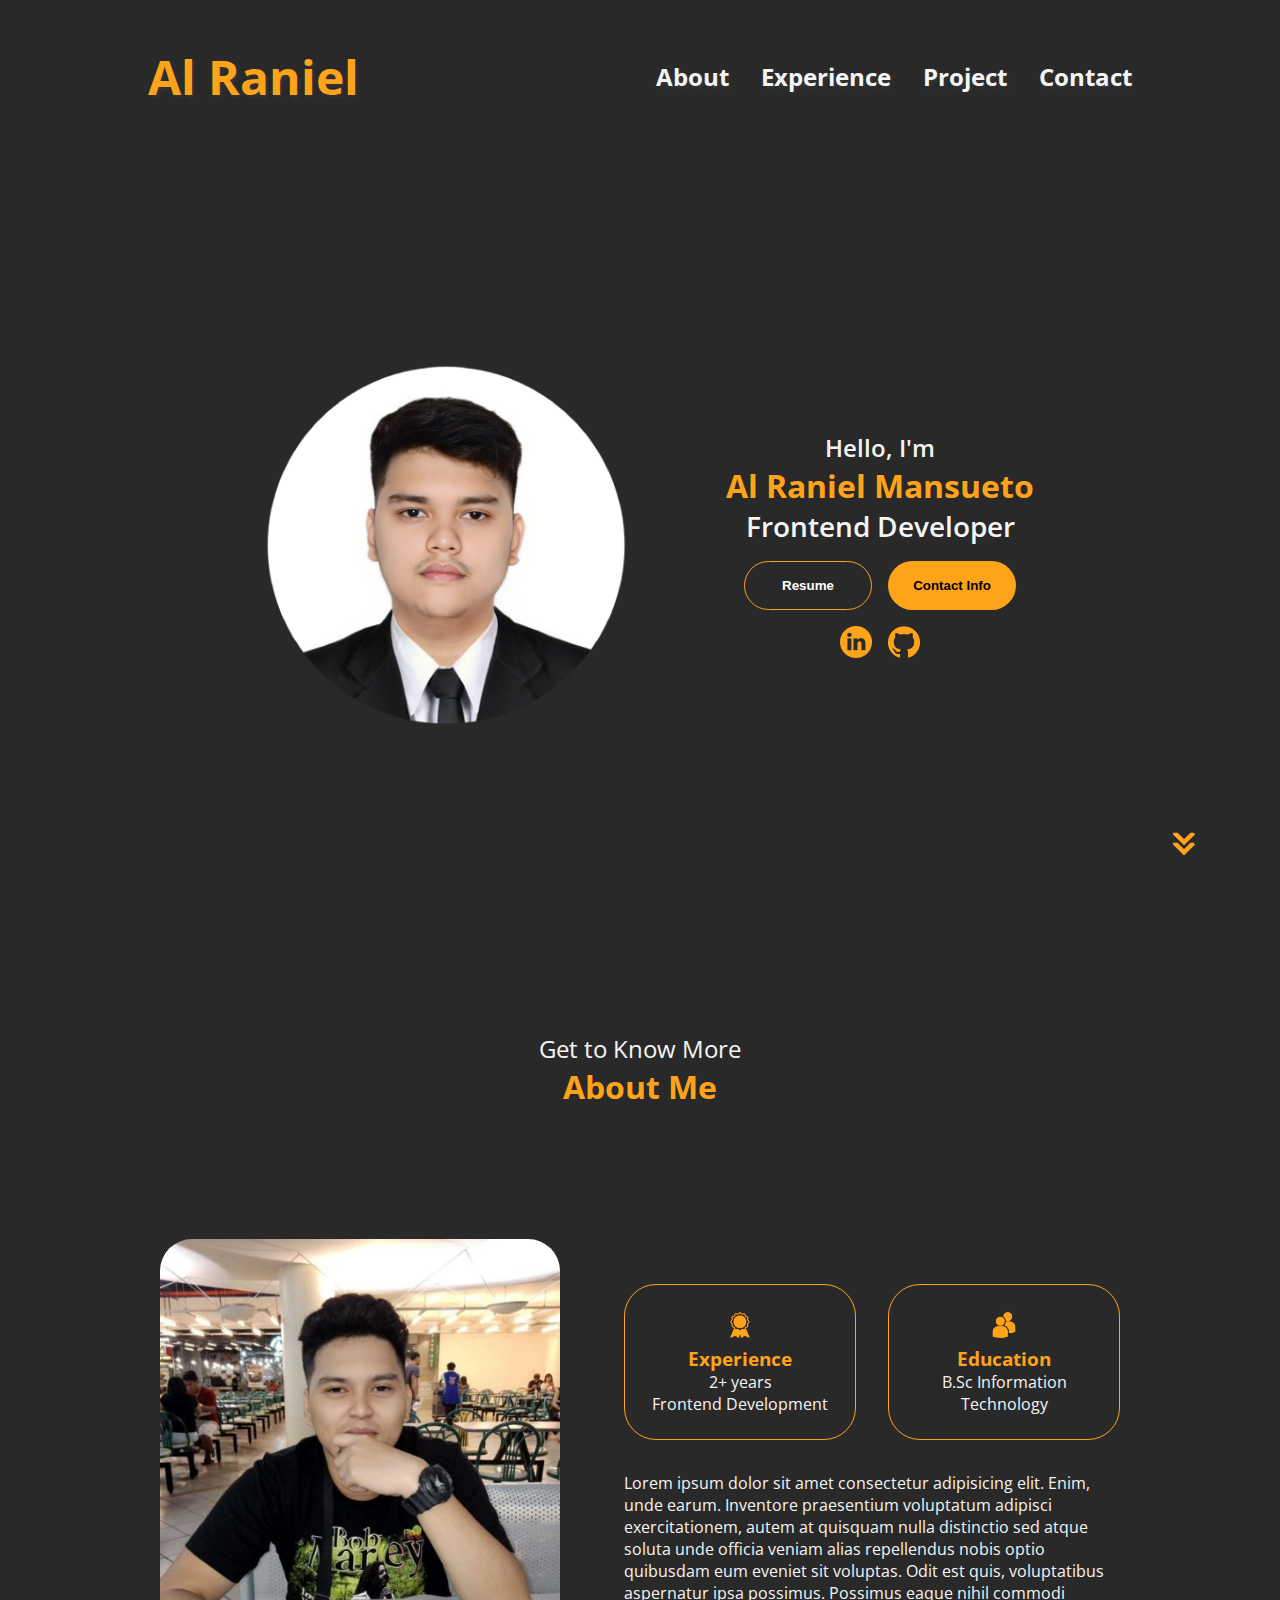
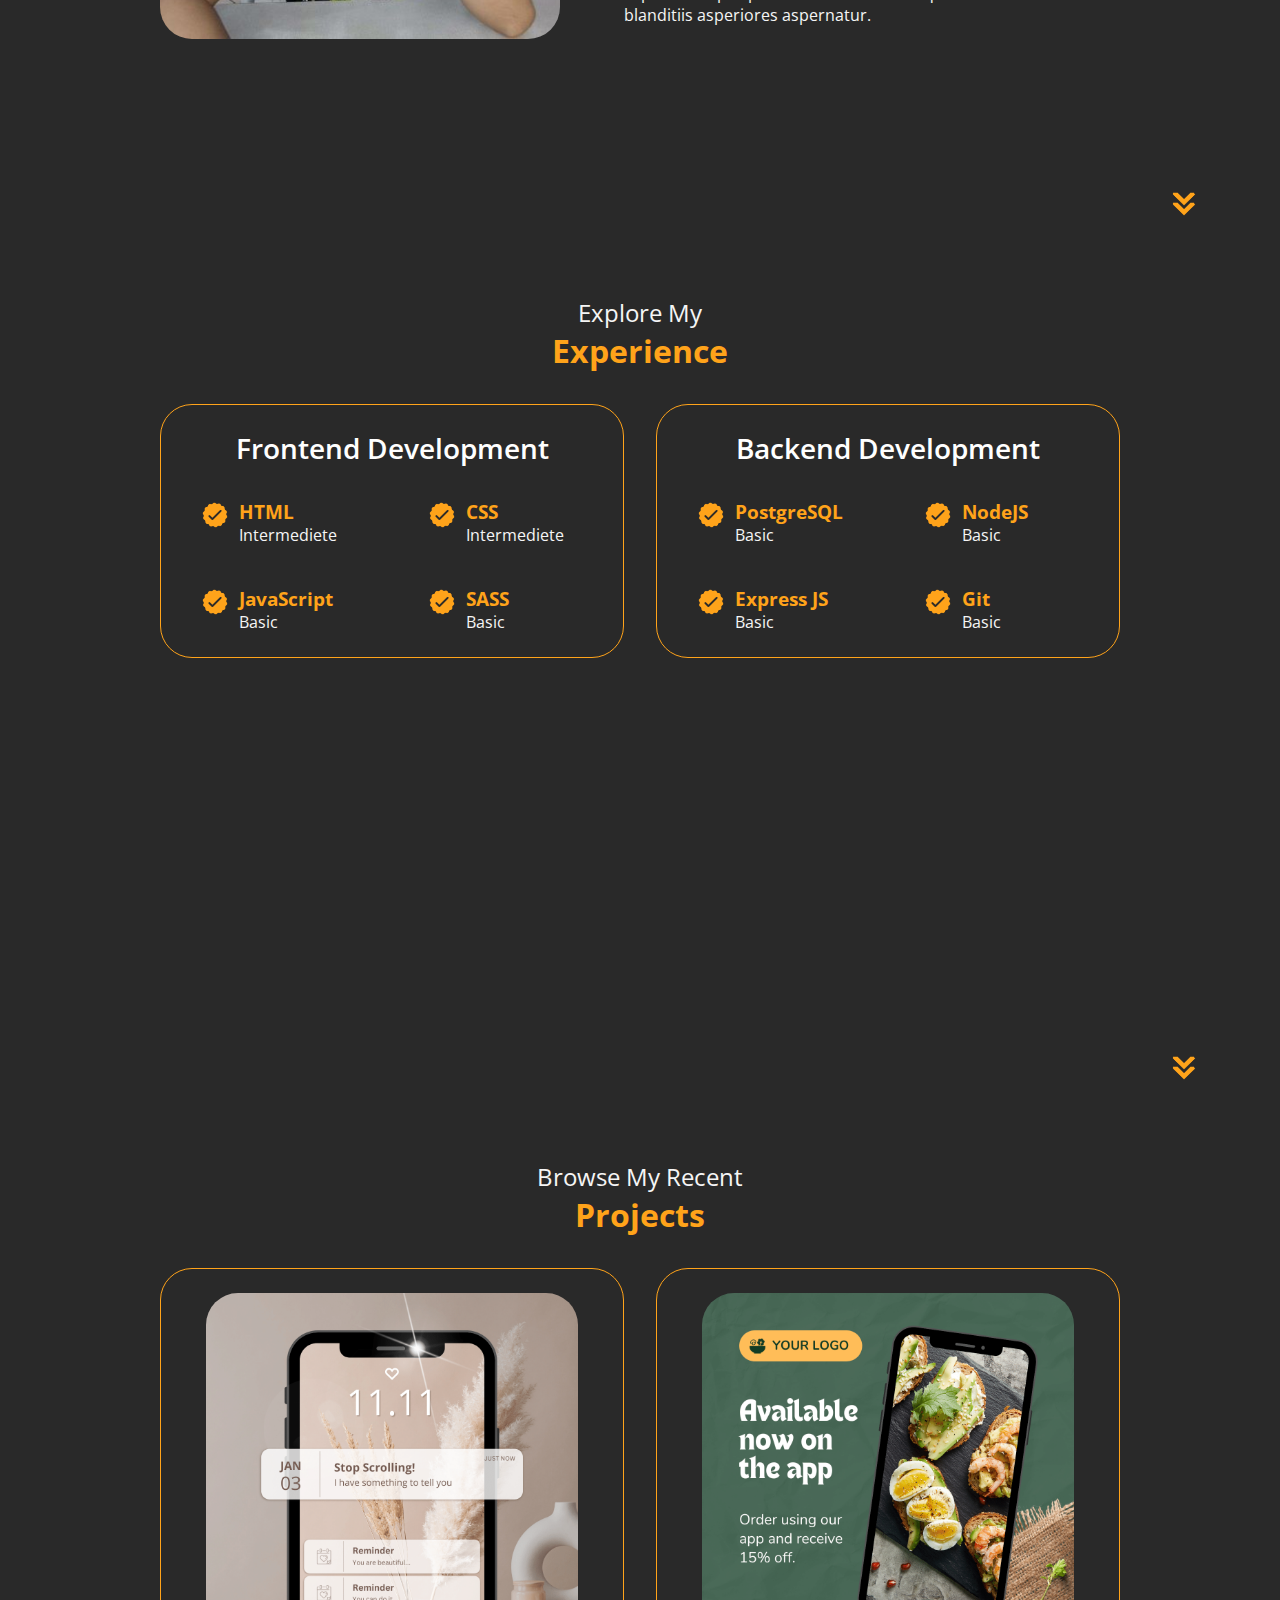
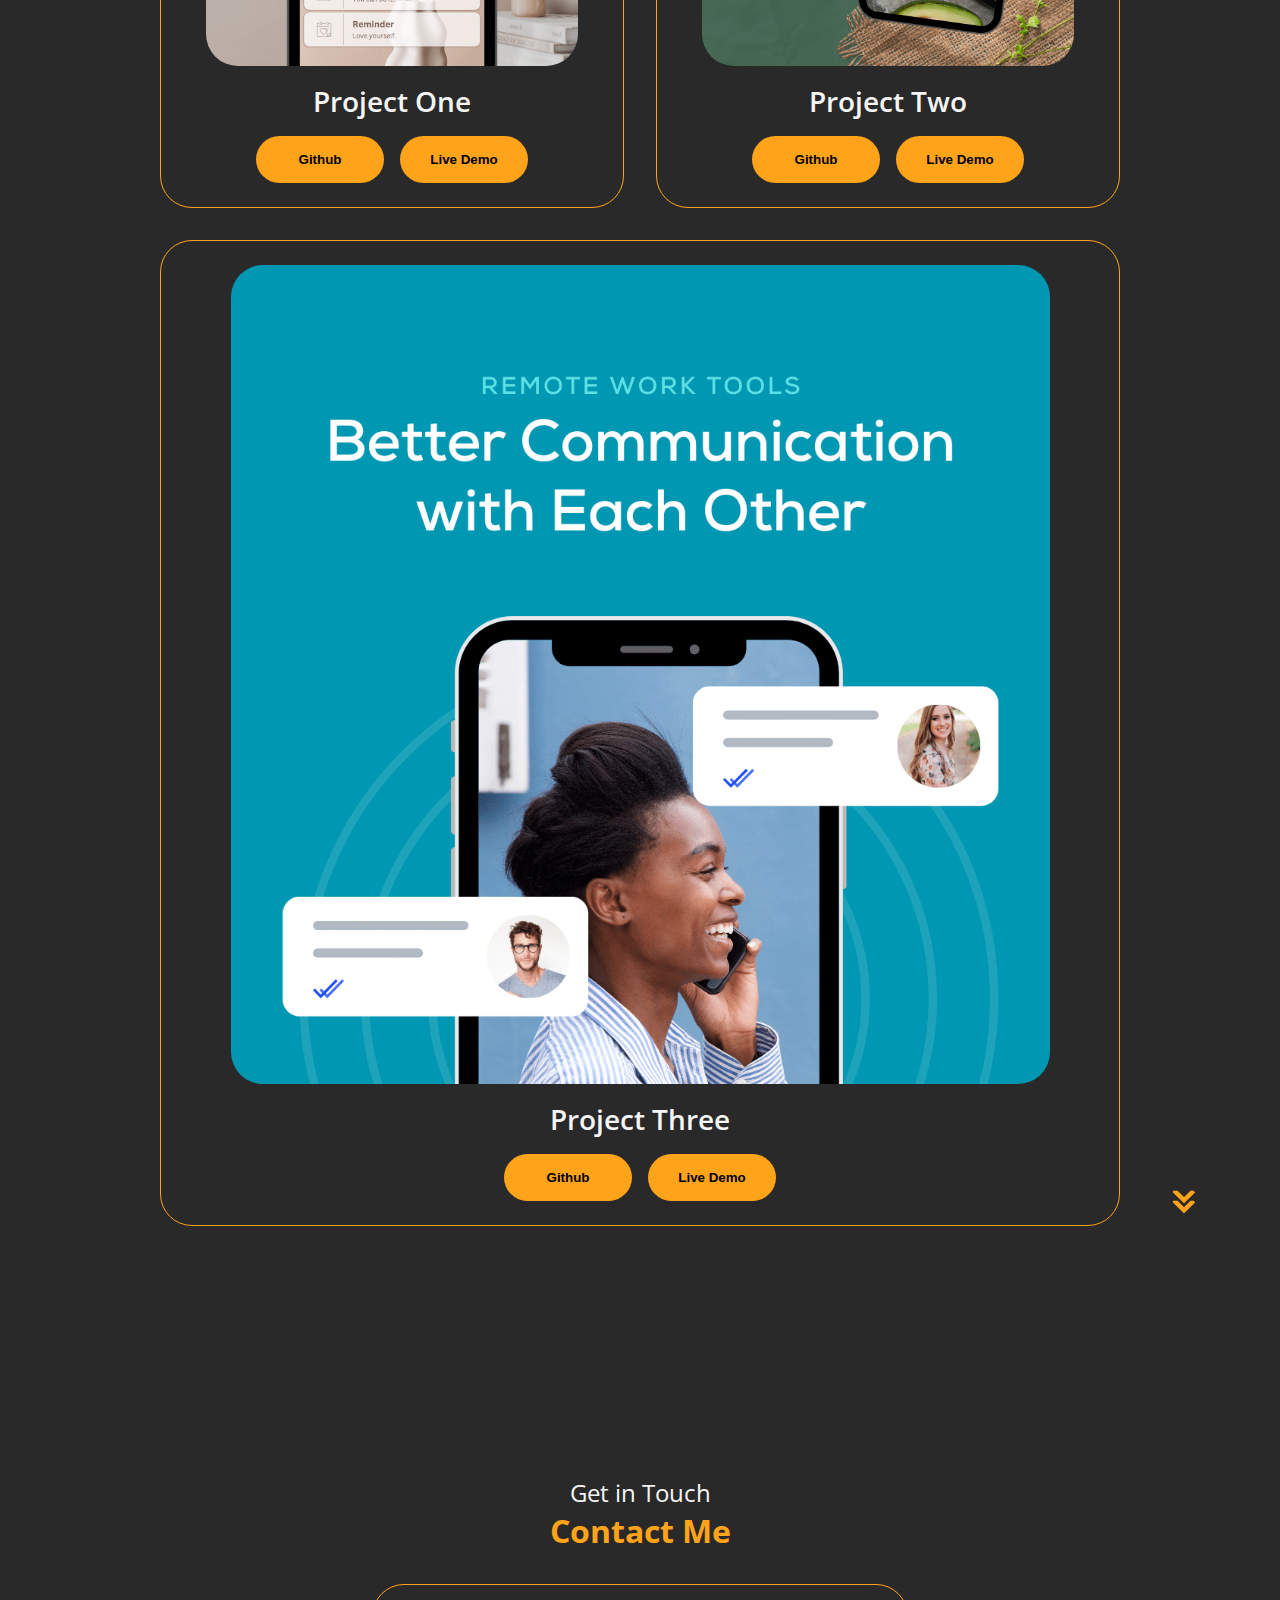
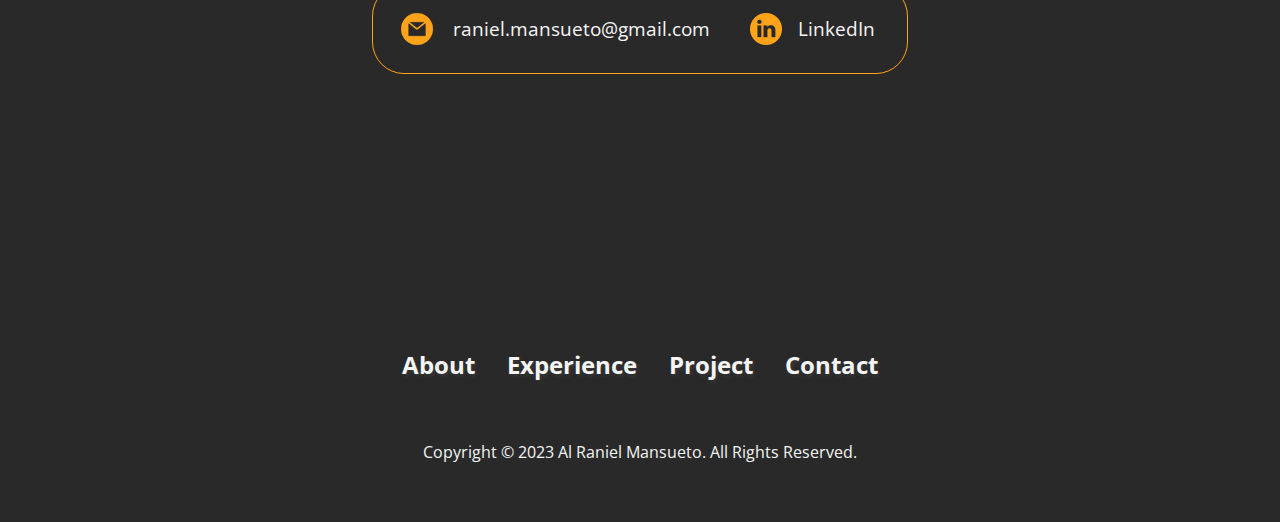
==== commit 4cbc0d3f: "09/19/2023" ====
--- a/index.html
+++ b/index.html
@@ -55,6 +55,7 @@
                 <img src="./assets/github.png" alt="My LinkedIn Profile" class="icon" onclick="location.href = 'https://github.com/AlRaniel'">
             </div>
         </div>
+        <img src="./assets/arrow.png" alt="Arrow Icon" class="icon arrow" onclick="location.href='./#about'">
     </section>
     <section id="about">
         <p class="section__text__p1">Get to Know More</p>
--- a/style.css
+++ b/style.css
@@ -185,6 +185,7 @@
     justify-content: center;
     gap: 5rem;
     height: 80vh;
+    position: relative;
 }
 
 .section__pic-container{
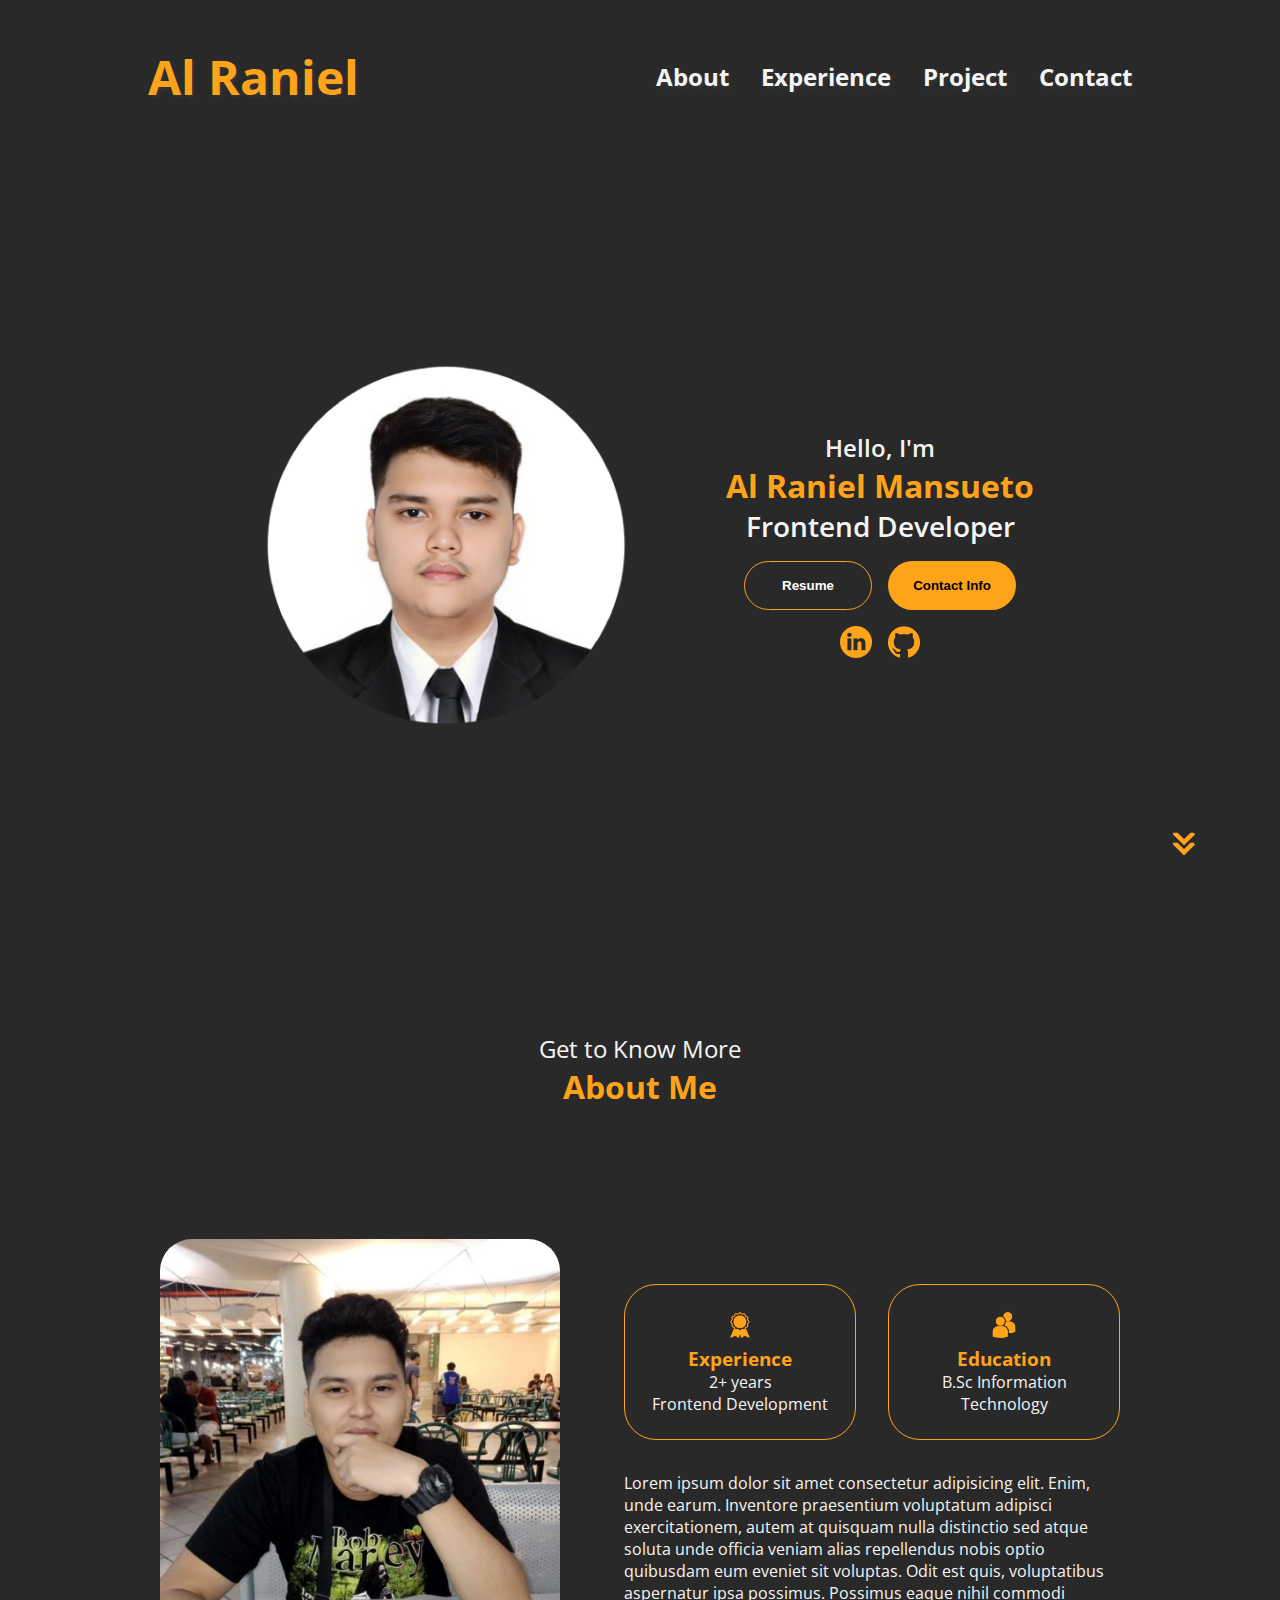
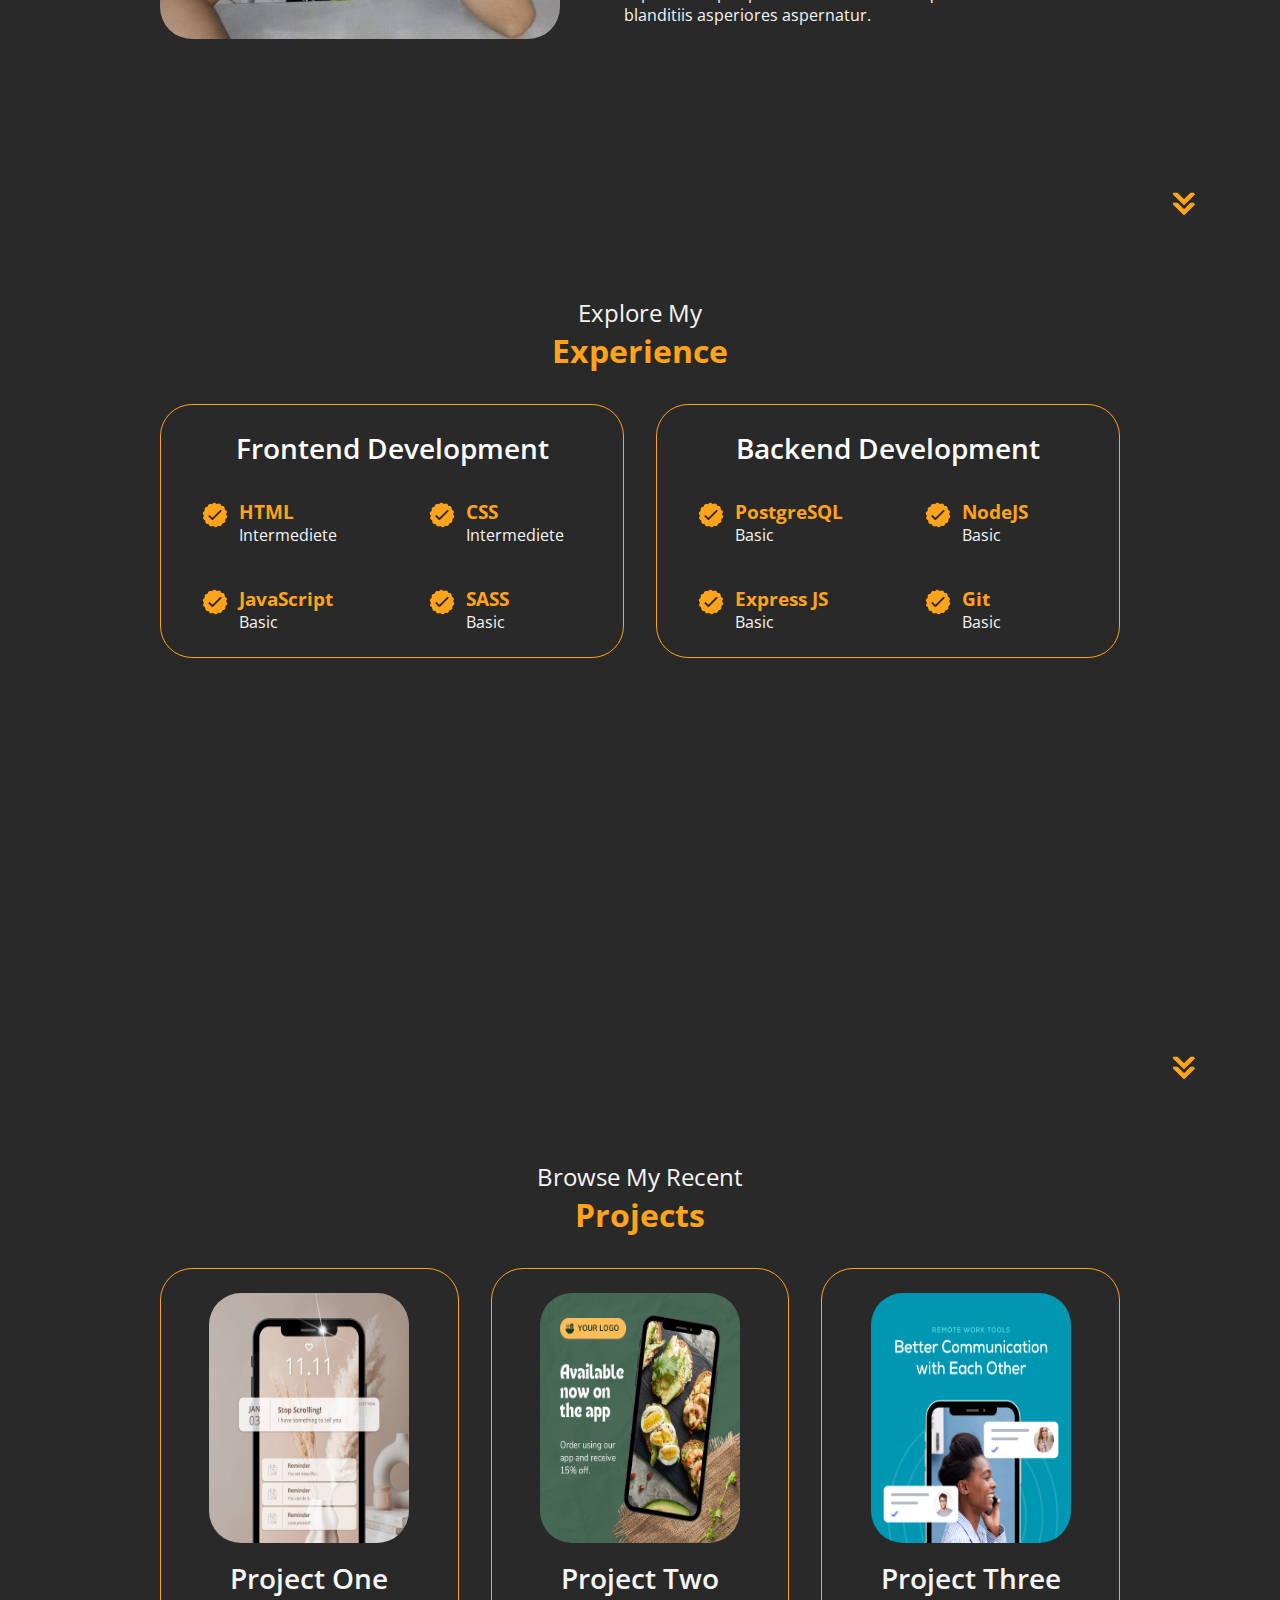
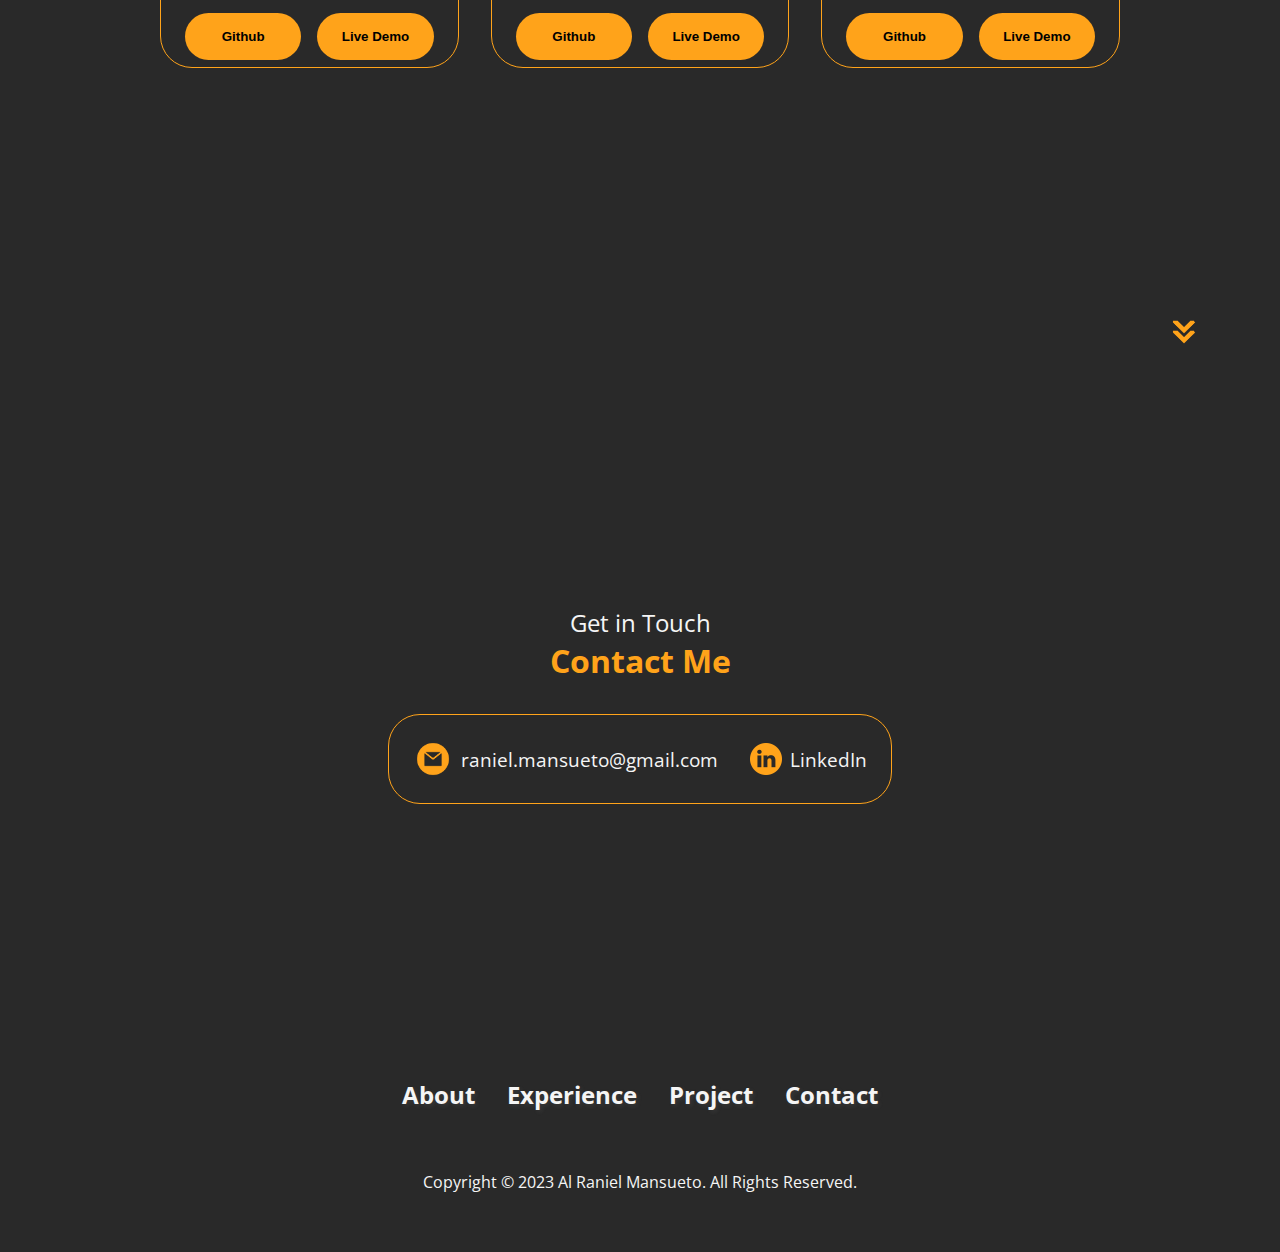
==== commit 17422a4f: "initialize project" ====
--- a/index.html
+++ b/index.html
@@ -178,7 +178,7 @@
                 <div class="btn-container">
                     <button class="btn btn-color-2 project-btn" onclick="location.href='https://github.com/AlRaniel'">Github
                     </button>
-                    <button class="btn btn-color-2 project-btn" onclick="location.href='https://github.com/AlRaniel'">Live Demo
+                    <button class="btn btn-color-2 project-btn" onclick="location.href='https://alraniel.github.io/project/'">Live Demo
                     </button>
                 </div>
             </div>
@@ -191,7 +191,7 @@
                 <div class="btn-container">
                     <button class="btn btn-color-2 project-btn" onclick="location.href='https://github.com/AlRaniel'">Github
                     </button>
-                    <button class="btn btn-color-2 project-btn" onclick="location.href='https://github.com/AlRaniel'">Live Demo
+                    <button class="btn btn-color-2 project-btn" onclick="location.href='https://alraniel.github.io/project/'">Live Demo
                     </button>
                 </div>
             </div>
@@ -203,7 +203,7 @@
                 <div class="btn-container">
                     <button class="btn btn-color-2 project-btn" onclick="location.href='https://github.com/AlRaniel'">Github
                     </button>
-                    <button class="btn btn-color-2 project-btn" onclick="location.href='https://github.com/AlRaniel'">Live Demo
+                    <button class="btn btn-color-2 project-btn" onclick="location.href='https://alraniel.github.io/project/'">Live Demo
                     </button>
                 </div>
             </div>
@@ -217,11 +217,11 @@
         <div class="contact-info-upper-container">
             <div class="contact-info-container">
                 <img src="./assets/email.png" alt="Email Icon" class=" icon contact-icon email-icon">
-                <p><p href="mailto:raniel.mansueto@gmail.com">raniel.mansueto@gmail.com</p></p>
+                <p><a href="mailto:raniel.mansueto@gmail.com">raniel.mansueto@gmail.com</a></p>
             </div>
             <div class="contact-info-container">
                 <img src="./assets/linkedin.png" alt="Linkedin Icon" class=" icon contact-icon">
-                <p><p href="https://linkedin.com/in/therainman140'">LinkedIn</p></p>
+                <p><a href="https://linkedin.com/in/therainman140">LinkedIn</a></p>
             </div>
         </div>
     </section>
--- a/mediaqueries.css
+++ b/mediaqueries.css
@@ -13,8 +13,29 @@
     .about-containers{
         flex-wrap: wrap;
     }
+    .color-container{
+        height: 400px;
+        width: 270px;
+    }
+
+    
+    .project-img{
+        height: 300px;
+        width: 400px;
+    }
 }
 
+
+@media screen and (max-width: 1300px){
+    .color-container{
+        height: 350px;
+        width: 150px;
+    }
+    .project-img{
+        height: 250px;
+        width: 200px;
+    }
+}
 
 @media screen and (max-width: 1200px) {
     #desktop-nav{
@@ -48,10 +69,31 @@
     .about-containers{
         margin-top: 0;
     }
-    .details-container{
+    /*.details-container{
         position: relative;
+    }*/
+    .color-container{
+        height: 360px;
     }
 }
+
+@media screen and (max-width: 1100px){
+    .color-container{
+        height: 350px;
+        width: 150px;
+    }
+    .project-img{
+        height: 250px;
+        width: 200px;
+    }
+}
+
+@media screen and (max-width: 1000px){
+    .project-title{
+        font-size: medium;
+    }
+}
+
 
 @media screen and (max-width: 600px) {
     #contact, footer{
@@ -103,4 +145,27 @@
     .text-container{
         text-align: justify;
     }
+    .color-container{
+        height: 350px;
+        width: 150px;
+    }
+    .project-img{
+        height: 200px;
+        width: 200px;
+    }
+
+
+}
+
+
+
+@media screen and (max-width: 300px){
+    .color-container{
+        height: 350px;
+        width: 150px;
+    }
+    .project-img{
+        height: 170px;
+        width: 200px;
+    }
 }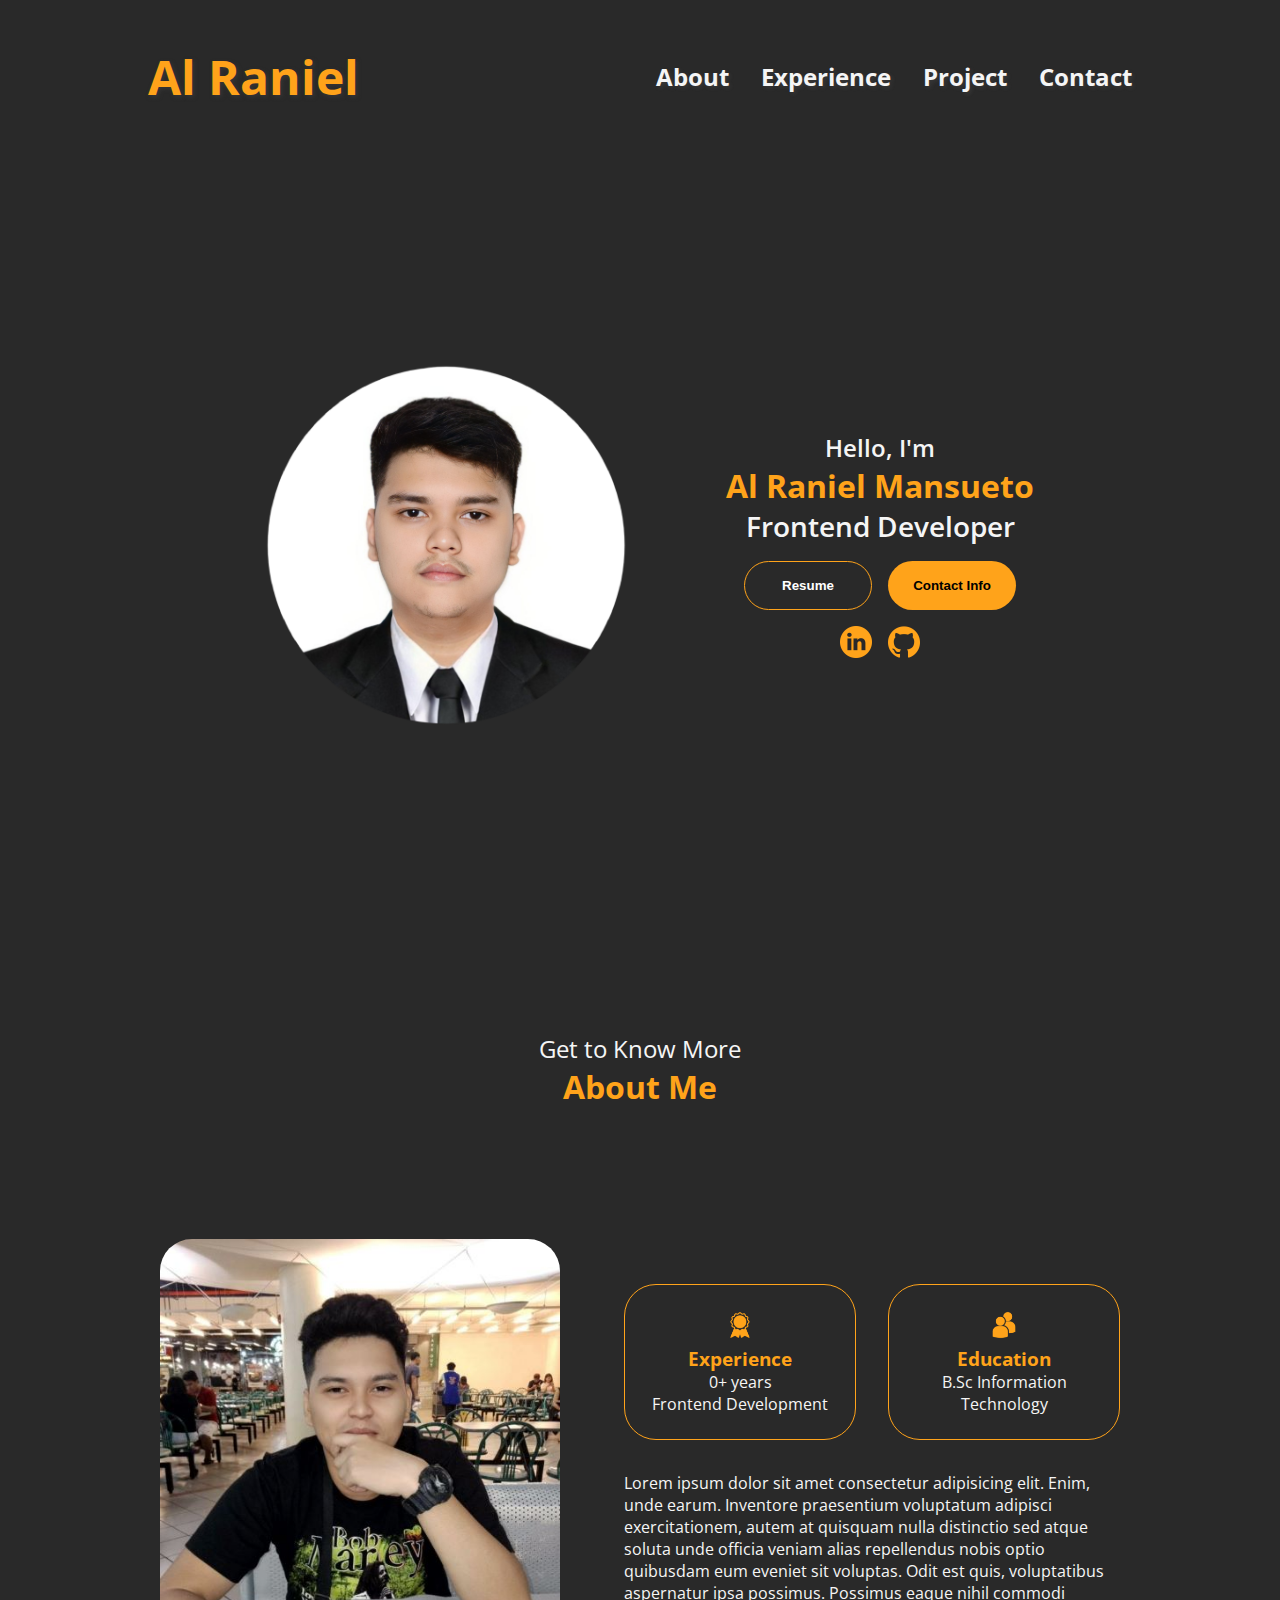
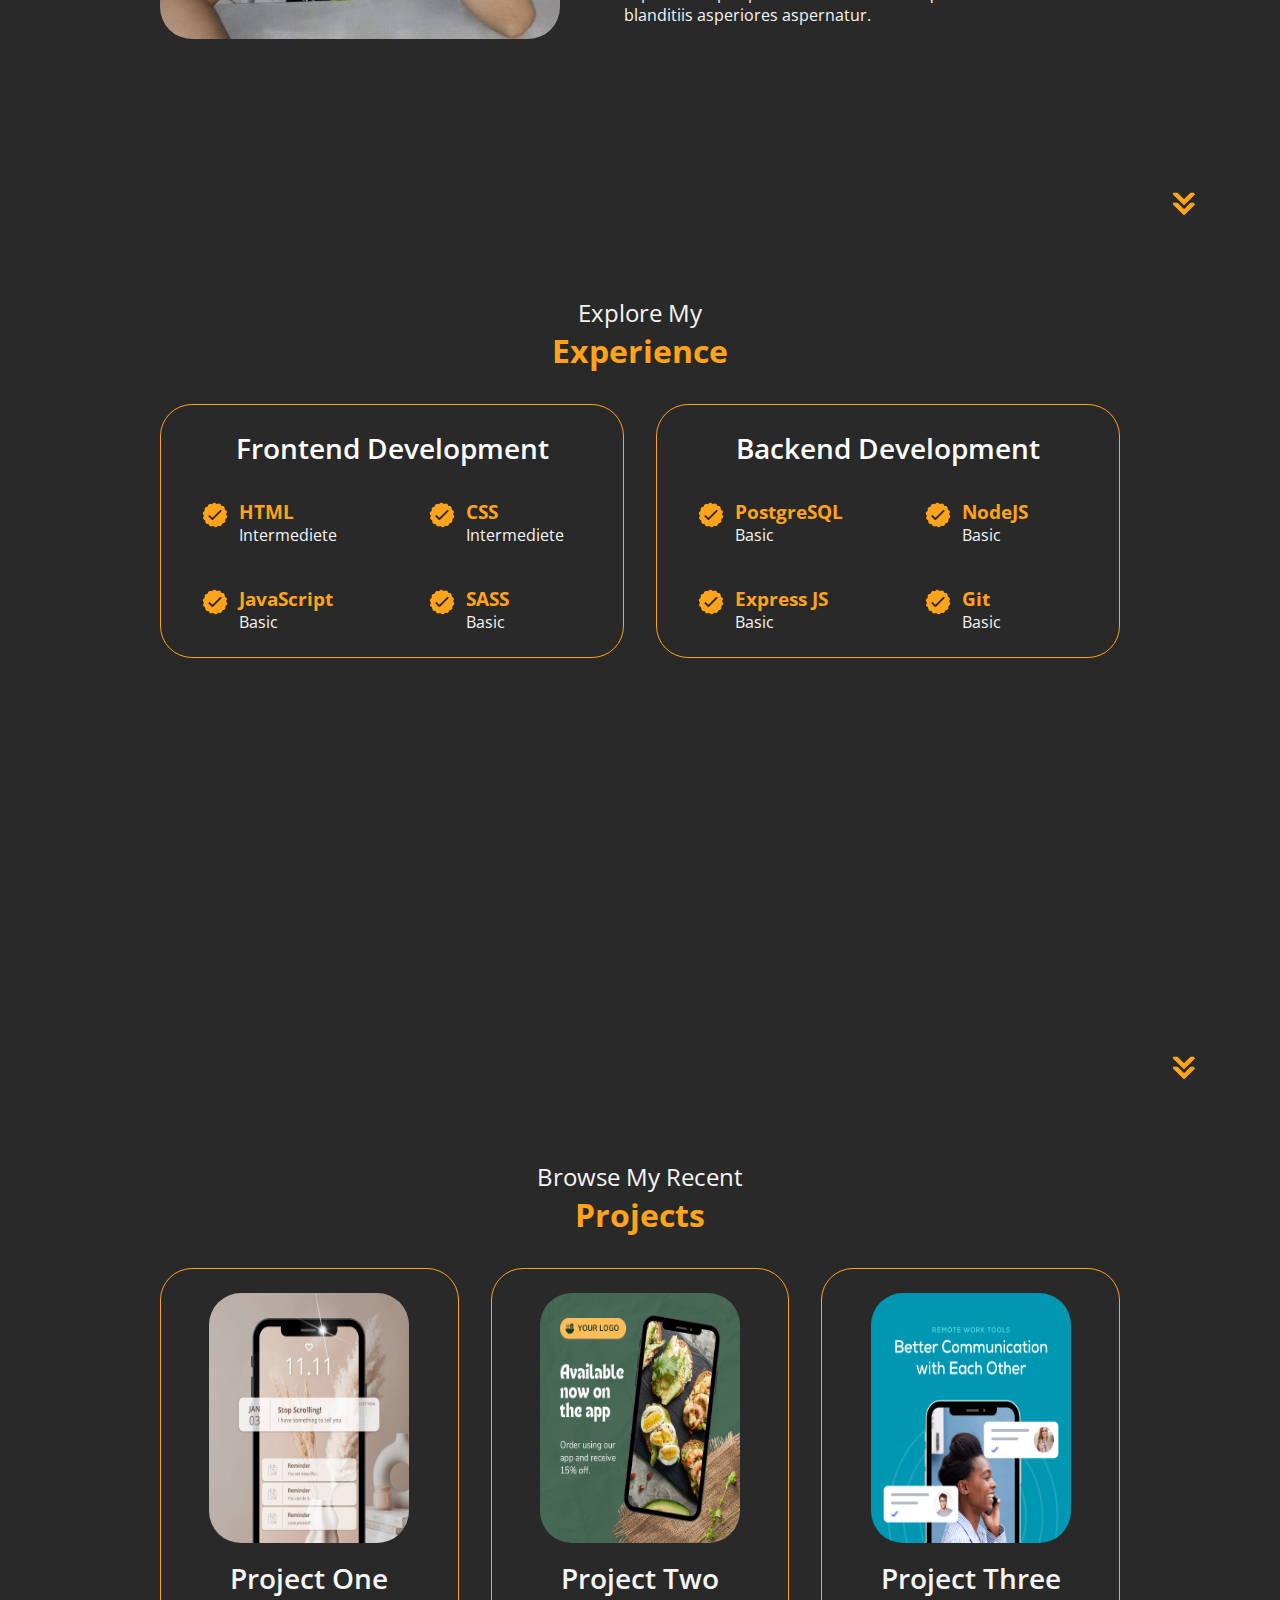
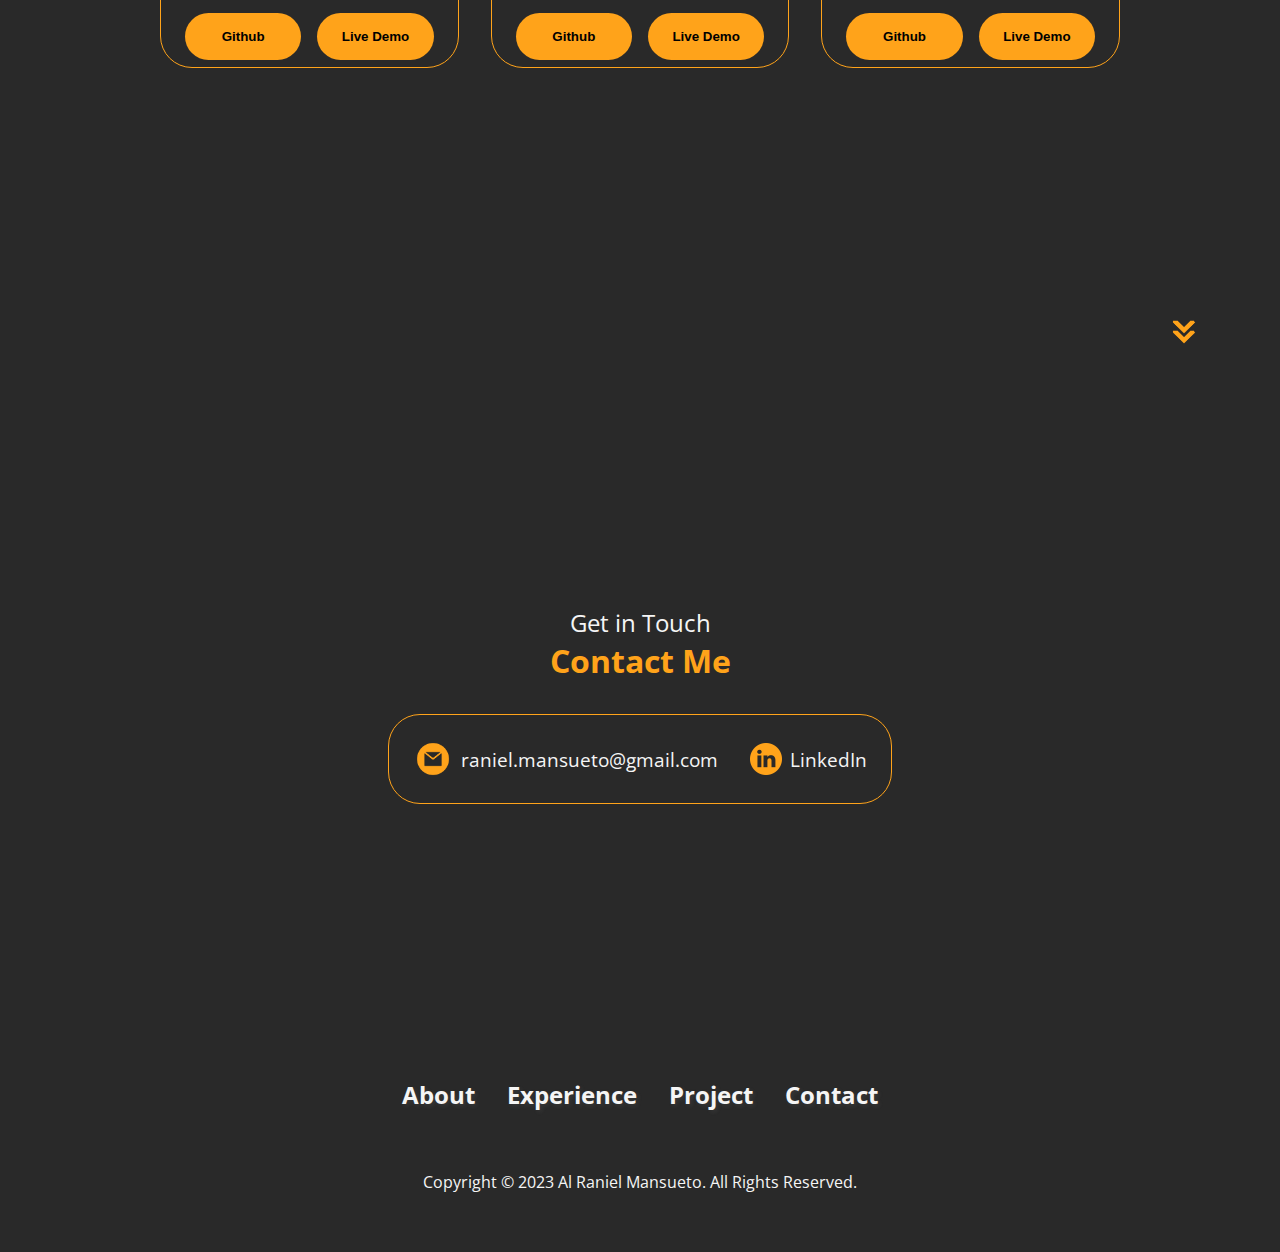
==== commit df70bc0d: "final" ====
--- a/index.html
+++ b/index.html
@@ -70,7 +70,7 @@
                         <img src="./assets/experience.png" alt="Experience icon"
                         class="icon">
                         <h3>Experience</h3>
-                        <p>2+ years <br>Frontend Development</p>
+                        <p>0+ years <br>Frontend Development</p>
                     </div>
                     <div class="details-container">
                         <img src="./assets/education.png" alt="Education icon"
--- a/style.css
+++ b/style.css
@@ -185,7 +185,6 @@
     justify-content: center;
     gap: 5rem;
     height: 80vh;
-    position: relative;
 }
 
 .section__pic-container{
--- a/mediaqueries.css
+++ b/mediaqueries.css
@@ -92,10 +92,15 @@
     .project-title{
         font-size: medium;
     }
+    #hamburger-nav{
+        display: flex;
+    }
+    
 }
 
 
 @media screen and (max-width: 600px) {
+    
     #contact, footer{
         height: 40vh;
     }
